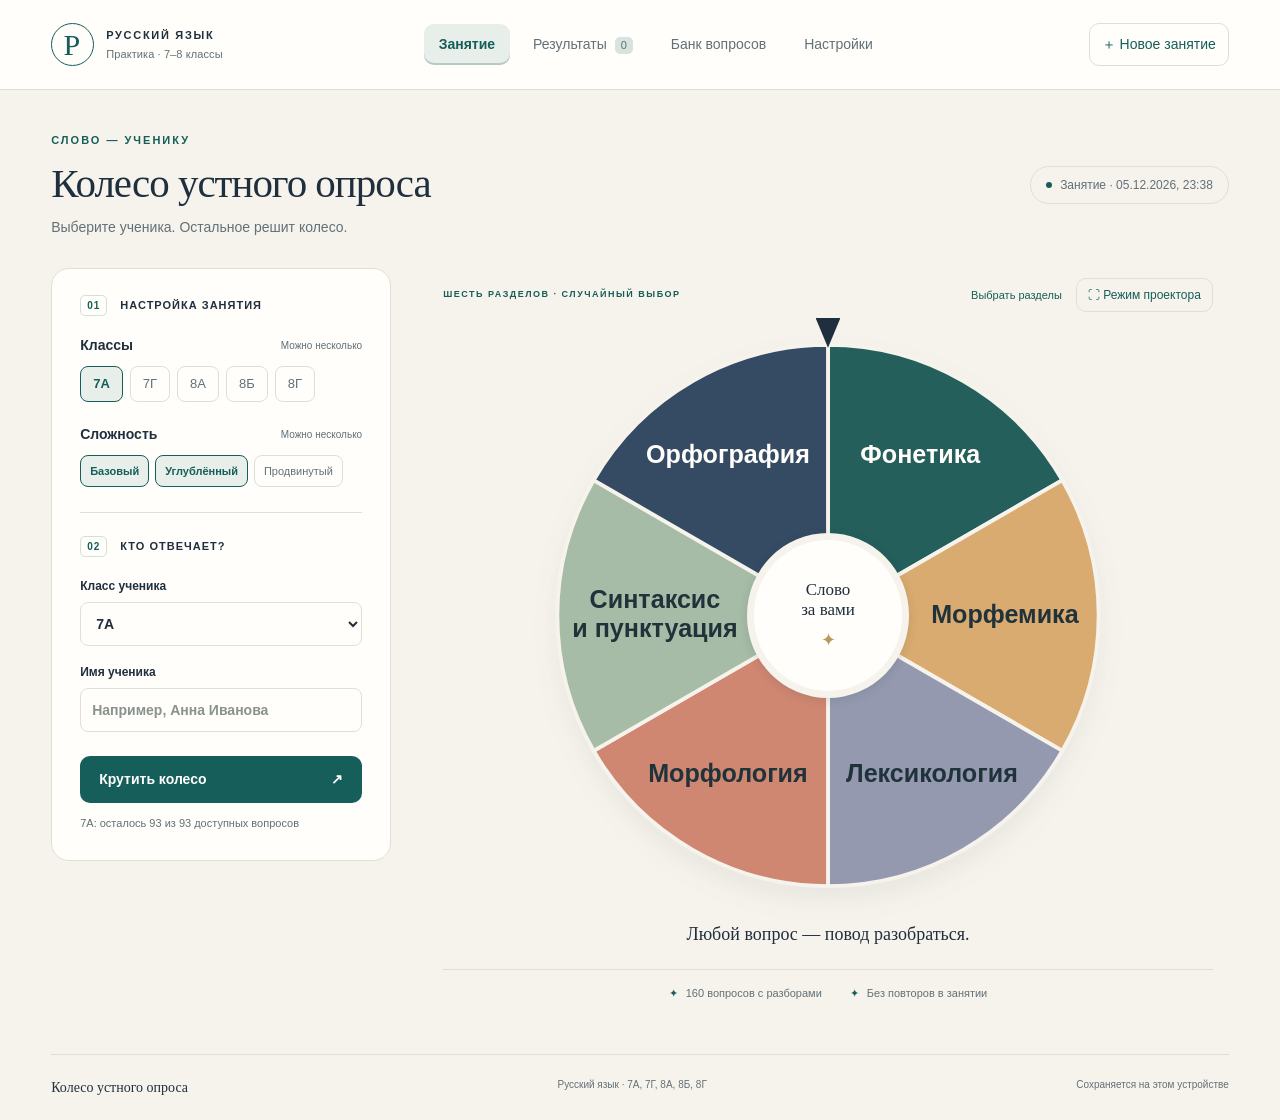
==== index.html @ 13badc57 "Refine teacher bank and oral answer layout for readability and responsive use" ====
<!doctype html>
<html lang="ru">
<head>
  <meta charset="utf-8"><meta name="viewport" content="width=device-width,initial-scale=1">
  <meta name="theme-color" content="#155e59">
  <meta name="description" content="Колесо устного опроса по русскому языку для 7–8 классов. Вопросы, подробные разборы и результаты занятия.">
  <title>Колесо устного опроса · Русский язык</title>
  <link rel="icon" href="data:image/svg+xml,%3Csvg xmlns='http://www.w3.org/2000/svg' viewBox='0 0 64 64'%3E%3Ccircle cx='32' cy='32' r='30' fill='%23155e59'/%3E%3Ctext x='32' y='44' text-anchor='middle' fill='white' font-size='38' font-family='serif'%3EР%3C/text%3E%3C/svg%3E">
  <link rel="stylesheet" href="styles.css?v=9">
  <script defer src="bank.js?v=7"></script><script defer src="core.js?v=8"></script><script defer src="app.js?v=9"></script>
</head>
<body>
<header class="topbar"><a href="#lesson" class="brand" aria-label="К занятию"><span class="brandmark">Р</span><span>РУССКИЙ ЯЗЫК<small>Практика · 7–8 классы</small></span></a><nav aria-label="Разделы"><button class="nav active" data-nav="lesson">Занятие</button><button class="nav" data-nav="results">Результаты <span id="result-count">0</span></button><button class="nav" data-nav="bank">Банк вопросов</button><button class="nav" data-nav="settings">Настройки</button></nav><button class="quiet" id="new-session">＋ Новое занятие</button></header>
<main>
<button class="quiet projector-exit" id="projector-exit" hidden>← Обычный вид <small>Esc</small></button>
<div id="storage-warning" class="warning" role="alert" hidden></div>
<section id="lesson-view">
  <div class="intro"><div><p class="eyebrow">СЛОВО — УЧЕНИКУ</p><h1>Колесо устного опроса</h1><p class="muted">Выберите ученика. Остальное решит колесо.</p></div><div class="lesson-tag"><span class="status-dot"></span><span id="session-label"></span></div></div>
  <div id="wheel-screen" class="lesson-grid">
    <aside class="panel setup"><div class="panel-label"><span>01</span> Настройка занятия</div>
      <fieldset><legend>Классы <small>Можно несколько</small></legend><div id="class-chips" class="chips"></div></fieldset>
      <fieldset><legend>Сложность <small>Можно несколько</small></legend><div id="level-chips" class="chips levels"></div></fieldset>
      <div class="divider"></div><div class="panel-label"><span>02</span> Кто отвечает?</div>
      <label class="field">Класс ученика<select id="student-class"></select></label>
      <label class="field">Имя ученика<input id="student-name" maxlength="80" placeholder="Например, Анна Иванова" autocomplete="off" list="student-list"><datalist id="student-list"></datalist></label>
      <div id="resume-note" class="note" hidden></div>
      <button class="primary wide" id="spin-button">Крутить колесо <span>↗</span></button>
      <p id="remaining" class="micro"></p>
    </aside>
    <div class="wheel-area"><div class="wheel-caption"><span class="eyebrow">ШЕСТЬ РАЗДЕЛОВ · СЛУЧАЙНЫЙ ВЫБОР</span><div class="wheel-tools"><button class="text-button" id="sections-link">Выбрать разделы</button><button class="quiet projector-toggle" id="projector-toggle" aria-pressed="false" title="Увеличить колесо для показа с проектора">⛶ Режим проектора</button></div></div><div class="wheel-wrap"><div class="pointer" aria-hidden="true"></div><svg id="wheel" viewBox="0 0 600 600" aria-label="Колесо разделов русского языка" role="img"></svg><div class="wheel-center" aria-hidden="true">Слово<br><strong>за вами</strong><span>✦</span></div></div><p id="wheel-status" class="wheel-status" role="status" aria-live="polite">Любой вопрос — повод разобраться.</p><div class="wheel-foot"><span>160 вопросов с разборами</span><span>Без повторов в занятии</span></div></div>
  </div>
  <section id="question-screen" hidden></section>
  <section id="receipt-screen" hidden></section>
</section>
<section id="results-view" hidden><div class="intro"><div><p class="eyebrow">ОТВЕТЫ И ПРОГРЕСС</p><h1>Результаты занятия</h1><p class="muted">Каждый ответ сохранён отдельно. Итоговую оценку выбирает учитель.</p></div><button class="primary" id="export-excel">Скачать Excel ↓</button></div><div class="panel results-panel"><div class="results-toolbar"><label class="field">Занятие<select id="history-session"></select></label><label class="field">Класс<select id="result-class"><option value="">Все классы</option></select></label><label class="field" id="result-sort-field">Порядок ответов<select id="result-sort"><option value="class">По классу: 7А → 8Г</option><option value="time">По времени: сначала новые</option></select></label><div class="segmented"><button data-mode="answers" class="active">Все ответы</button><button data-mode="students">По ученикам</button></div></div><div id="results-stats" class="stats"></div><div id="result-table" class="table-scroll"></div></div></section>
<section id="bank-view" hidden>
 <div class="intro"><div><p class="eyebrow">МАТЕРИАЛЫ УЧИТЕЛЯ</p><h1>Банк вопросов</h1><p class="muted">Найдите карточку, изучите разбор и выберите вопросы для колеса.</p></div><button class="quiet" id="bank-reset">Сбросить фильтры</button></div>
 <div class="panel bank-controls"><div class="bank-filters">
 <label class="field bank-search">Поиск<input id="bank-search" type="search" placeholder="Номер, слово или тема" autocomplete="off"></label>
 <label class="field">Раздел<select id="bank-section"></select></label>
 <label class="field">Сложность<select id="bank-level"></select></label>
 <label class="field">Класс<select id="bank-class"></select></label>
 <label class="field">Участие в колесе<select id="bank-status"><option value="">Все вопросы</option><option value="enabled">Включённые</option><option value="disabled">Отключённые</option></select></label>
 </div><div class="bank-help-row"><span class="teacher-hint">Ответы открываются отдельно в каждой карточке</span><details class="bank-help"><summary>Как работают фильтры и отключения</summary><p>Фильтр класса показывает и пройденные, и будущие темы. Допуск зависит от настроек выбранного класса.</p><p>Отключение действует для всех классов в этом браузере и сохраняется между занятиями; история ответов остаётся. Для опроса вернитесь во вкладку «Занятие».</p></details></div></div>
 <p id="bank-count" class="muted" role="status" aria-live="polite"></p><div id="bank-list" class="bank-list"></div>
 <div class="bank-pagination"><button class="quiet" id="bank-prev">← Назад</button><span id="bank-page"></span><button class="quiet" id="bank-next">Далее →</button></div>
</section>
<section id="settings-view" hidden><div class="intro"><div><p class="eyebrow">ПОД ВАШ УРОК</p><h1>Настройки тренажёра</h1><p class="muted">Сложность и изученность темы — независимые условия отбора.</p></div></div><div class="settings-grid"><div class="panel"><h2>Разделы колеса</h2><p class="muted">Оставьте все разделы или проведите тематический опрос.</p><div id="section-options" class="check-list"></div></div><div class="panel"><h2>Что уже изучено</h2><label class="field">Класс<select id="profile-class"></select></label><div id="gate-options" class="check-list"></div><p class="micro">Более поздняя тема включает предыдущие. Для 8-х классов доступен весь банк: в нём нет новых тем после текущего этапа изучения сказуемого.</p></div><div class="panel data-panel"><div><h2>Данные занятия</h2><p class="muted">Имена, оценки и история сохраняются в этом браузере. Для переноса на другой компьютер или перед очисткой браузера скачайте резервную копию.</p></div><div class="data-actions"><button class="secondary" id="backup">Скачать резервную копию</button><button class="quiet" id="restore">Восстановить из копии</button><input type="file" id="import-file" accept="application/json,.json" hidden></div></div><div class="panel"><h2>Как проходит опрос</h2><ol class="help-steps"><li>Выберите классы, уровни и ученика.</li><li>Крутите колесо и выслушайте устный ответ.</li><li>Нажмите «Далее», сверьте ответ и поставьте оценку.</li></ol><p class="micro">У разделов с доступными вопросами равные шансы. Затем случайно выбираются доступный уровень и вопрос. Повторы исключаются отдельно для каждого класса в рамках занятия.</p></div><div class="panel"><h2>Ориентиры оценивания</h2><div class="rubric"><b>5</b><span>Полный ответ и верное обоснование.</span><b>4</b><span>Верный ответ с небольшими неточностями.</span><b>3</b><span>Частичный ответ, нужна помощь учителя.</span><b>2</b><span>Основное содержание не усвоено.</span></div><p class="micro">Пропуск сохраняется без оценки и не влияет на средний балл.</p></div></div></section>
<footer><span>Колесо устного опроса</span><span>Русский язык · 7А, 7Г, 8А, 8Б, 8Г</span><span>Сохраняется на этом устройстве</span></footer>
</main>
<div id="toast" role="status" class="toast" hidden></div>
<dialog id="edit-dialog"><form id="edit-form"><h2>Исправить запись</h2><p class="muted">Укажите ученика, который отвечал на этот вопрос.</p><label class="field">Имя ученика<input id="edit-name" required maxlength="80"></label><label class="field">Класс<select id="edit-class"></select></label><label class="field">Оценка<select id="edit-score"><option value="">Без оценки</option><option>2</option><option>3</option><option>4</option><option>5</option></select></label><div class="actions"><button type="button" class="quiet" id="cancel-edit">Отмена</button><button type="submit" class="primary">Сохранить</button></div></form></dialog>
<dialog id="delete-dialog" aria-labelledby="delete-title"><h2 id="delete-title">Удалить запись ответа?</h2><p id="delete-target" class="delete-target"></p><p class="muted">Оценка будет убрана из результатов и среднего балла. Вопрос останется в списке заданных до конца занятия.</p><div class="actions"><button type="button" class="quiet" id="cancel-delete" autofocus>Отмена</button><button type="button" class="danger" id="confirm-delete">Удалить запись</button></div></dialog>
<noscript>Для работы колеса включите JavaScript в браузере.</noscript>
</body></html>
---- styles.css ----
:root{--paper:#f6f3ec;--white:#fffefa;--ink:#202f3d;--muted:#627078;--teal:#155e59;--line:#dfdfd5;--soft:#e8eeea;--serif:Georgia,'Times New Roman',serif}*{box-sizing:border-box}body{margin:0;background:var(--paper);color:var(--ink);font:16px/1.5 -apple-system,BlinkMacSystemFont,'Segoe UI',sans-serif}button,input,select{font:inherit}button,a,input,select,summary{-webkit-tap-highlight-color:transparent}button{cursor:pointer;transition:background .18s,transform .18s}button:disabled{cursor:wait;opacity:.6}button:focus-visible,a:focus-visible,summary:focus-visible{outline:3px solid #b97c2b;outline-offset:4px}input:focus,select:focus{outline:2px solid var(--teal);outline-offset:2px}button{border:0;border-radius:10px}button:hover:not(:disabled){filter:brightness(.96)}[hidden]{display:none!important}.topbar{height:90px;border-bottom:1px solid var(--line);display:flex;align-items:center;justify-content:space-between;padding:0 4vw;gap:24px;background:var(--white)}.brand{display:flex;gap:12px;align-items:center;color:var(--ink);text-decoration:none;font-size:11px;letter-spacing:1.7px;font-weight:750}.brandmark{width:43px;height:43px;display:grid;place-items:center;border:1px solid var(--teal);color:var(--teal);border-radius:50%;font:30px var(--serif)}.brand small{display:block;font-weight:450;letter-spacing:.1px;font-size:11px;margin-top:3px;color:var(--muted)}nav{display:flex;gap:8px}.nav{padding:10px 15px;background:transparent;color:var(--muted);font-size:14px}.nav.active{color:var(--teal);background:var(--soft);font-weight:650}.nav span{display:inline-block;padding:0 6px;font-size:11px;border-radius:5px;background:#d7e3dd;margin-left:4px}.quiet,.text-button{background:transparent;color:var(--teal);padding:10px 12px;font-size:14px}.quiet{border:1px solid var(--line)}main{max-width:1440px;margin:auto;padding:0 4vw}.intro{display:flex;justify-content:space-between;align-items:center;gap:20px;margin:42px 0 30px}.eyebrow{font-size:10px;letter-spacing:2px;font-weight:750;color:var(--teal);margin:0 0 10px}h1{font:clamp(28px,3.2vw,45px)/1.18 var(--serif);letter-spacing:-1px;margin:0 0 10px}h2{font:26px/1.25 var(--serif);margin:0 0 12px}.muted{color:var(--muted);margin:0;font-size:14px}.lesson-tag{border:1px solid var(--line);border-radius:100px;padding:9px 15px;white-space:nowrap;font-size:12px;color:var(--muted);display:flex;align-items:center;gap:8px}.status-dot{width:6px;height:6px;background:var(--teal);border-radius:50%}.lesson-grid{display:grid;grid-template-columns:340px 1fr;gap:36px;align-items:start}.panel{background:var(--white);border:1px solid var(--line);border-radius:18px;padding:28px}.panel-label{font-size:11px;letter-spacing:1px;font-weight:700;text-transform:uppercase;margin-bottom:22px}.panel-label>span{font-size:10px;color:var(--teal);border:1px solid #d4dfd7;padding:4px 6px;border-radius:5px;margin-right:9px}fieldset{padding:0;border:0;margin:0 0 22px}legend{display:flex;align-items:center;gap:12px;width:100%;padding:0;margin-bottom:10px;font-size:14px;font-weight:600}legend small{font-size:10px;color:var(--muted);font-weight:400;margin-left:auto}.chips{display:flex;flex-wrap:wrap;gap:7px}.chip{position:relative}.chip input{position:absolute;opacity:0;width:1px;height:1px}.chip span{display:block;padding:7px 12px;border:1px solid var(--line);border-radius:8px;font-size:13px;cursor:pointer;color:var(--muted)}.chip input:checked+span{border-color:var(--teal);color:var(--teal);background:var(--soft);font-weight:650}.chip input:focus-visible+span{outline:3px solid #b97c2b;outline-offset:2px}.levels{gap:6px}.levels .chip span{font-size:11px;padding:7px 9px}.divider{border-top:1px solid var(--line);margin:25px 0}.field{display:flex;flex-direction:column;gap:7px;font-size:12px;font-weight:600;margin-bottom:17px}input,select{width:100%;height:44px;border:1px solid var(--line);border-radius:8px;background:var(--white);padding:0 11px;color:var(--ink);font-size:14px}input::placeholder{color:#89928e}.primary,.secondary{padding:13px 19px;font-size:14px;font-weight:600;min-height:46px}.primary{background:var(--teal);color:white}.secondary{border:1px solid var(--teal);background:transparent;color:var(--teal)}.wide{width:100%;display:flex;justify-content:space-between;margin-top:24px}.micro{font-size:11px;line-height:1.6;color:var(--muted);margin:12px 0 0}.note{font-size:12px;border-radius:8px;padding:12px;background:#f6eddb;border:1px solid #e7d9ba}.wheel-area{position:relative;min-width:0;display:flex;flex-direction:column;align-items:center;justify-content:center;padding:10px 16px 8px}.wheel-caption{width:100%;display:flex;align-items:center;justify-content:space-between;gap:8px}.wheel-caption .eyebrow{margin:0;font-size:9px;letter-spacing:1.5px}.wheel-caption .text-button{font-size:11px;padding:6px}.wheel-wrap{position:relative;width:min(100%,700px);width:min(100%,700px,max(520px,calc(100dvh - 320px)));margin:10px auto 0;aspect-ratio:1}#wheel{width:100%;height:100%;filter:drop-shadow(0 13px 12px #203b2b10);transform:rotate(0deg)}.pointer{position:absolute;top:0;left:50%;width:25px;height:30px;transform:translate(-50%,-4px);background:var(--ink);clip-path:polygon(0 0,100% 0,50% 100%);z-index:2}.wheel-center{position:absolute;inset:36%;border-radius:50%;background:var(--white);border:7px solid var(--paper);display:flex;flex-direction:column;align-items:center;justify-content:center;text-align:center;box-shadow:0 2px 10px #152e3020;font:17px/1.2 var(--serif);pointer-events:none}.wheel-center strong{font-weight:400}.wheel-center span{font:18px sans-serif;color:#b99858;margin-top:8px}.wheel-status{font:18px var(--serif);min-height:25px;text-align:center;margin:15px 0 20px}.wheel-foot{display:flex;width:100%;justify-content:center;gap:28px;border-top:1px solid var(--line);padding-top:15px;color:var(--muted);font-size:11px}.wheel-foot span:before{content:'✦';color:var(--teal);margin-right:8px}footer{border-top:1px solid var(--line);margin:45px 0 0;padding:22px 0;display:flex;justify-content:space-between;gap:20px;color:var(--muted);font-size:10px}footer span:first-child{font-family:var(--serif);font-size:14px;color:var(--ink)}.back-row{display:flex;justify-content:space-between;align-items:center;margin-bottom:18px;gap:15px}.back-row .quiet{border:0;padding-left:0}.question-panel{max-width:1060px;margin:0 auto;padding:34px 44px}.badges{display:flex;flex-wrap:wrap;gap:8px;margin-bottom:24px}.badge{font-size:11px;border-radius:5px;background:var(--soft);padding:5px 9px;color:var(--teal)}.badge.neutral{background:#f0eee8;color:var(--muted)}.question-number{color:var(--muted);font-size:10px;letter-spacing:1.3px;text-transform:uppercase}.question-text{font:clamp(24px,2.5vw,32px)/1.5 var(--serif);white-space:pre-line;margin:12px 0 30px}.question-person{font-size:14px;font-weight:600}.answer-wrap{border-top:1px solid var(--line);padding-top:25px;margin-top:24px}.answer-wrap .eyebrow{margin-bottom:8px}.short-answer{font-size:19px;line-height:1.6;white-space:pre-line}.explanation{white-space:pre-line;font-size:16px;line-height:1.75}.mistake{background:#f7efdf;border-left:3px solid #b99858;padding:14px 18px;font-size:14px;margin:20px 0;white-space:pre-line}details{margin:18px 0;border:1px solid var(--line);border-radius:10px;padding:16px 18px}summary{cursor:pointer;color:var(--teal);font-size:14px;font-weight:600}details ol{padding-left:22px;line-height:1.75}.grades{display:flex;gap:10px}.grades button{width:58px;height:54px;font:25px var(--serif);color:var(--teal);border:1px solid var(--teal);background:var(--white)}.grades button:hover{background:var(--teal);color:white}.grade-row{display:flex;justify-content:space-between;align-items:center;gap:20px;border-top:1px solid var(--line);padding-top:22px;margin-top:25px}.grade-row p{font-size:13px}.receipt{max-width:780px;text-align:center;margin:40px auto;padding:52px}.receipt .seal{width:70px;height:70px;display:grid;place-items:center;background:var(--soft);color:var(--teal);font:35px var(--serif);border-radius:50%;margin:0 auto 20px}.receipt h2{font-size:34px}.receipt .actions{justify-content:center;margin-top:26px}.actions{display:flex;flex-wrap:wrap;gap:10px;align-items:center}.results-panel{padding:24px}.results-toolbar{display:flex;gap:20px;align-items:end;flex-wrap:wrap}.results-toolbar .field{min-width:160px;flex:1}.segmented{display:flex;gap:3px;padding:4px;background:#efeee7;border-radius:10px;margin-bottom:17px}.segmented button{font-size:12px;padding:10px 14px;color:var(--muted);background:transparent}.segmented .active{color:var(--teal);background:white;box-shadow:0 1px 4px #14202210}.stats{display:flex;gap:35px;padding:20px 0;border-top:1px solid var(--line);font-size:12px;color:var(--muted)}.stats b{font:27px var(--serif);margin-right:6px;color:var(--ink)}.table-scroll{overflow:auto}table{width:100%;border-collapse:collapse;text-align:left;font-size:13px}th{font-size:10px;font-weight:650;letter-spacing:.7px;text-transform:uppercase;color:var(--muted);padding:12px 10px;border-bottom:1px solid var(--line);background:#f8f7f1}td{padding:16px 10px;border-bottom:1px solid #eeeee6;vertical-align:top}td small{display:block;font-size:11px;color:var(--muted);margin-top:4px}.score{font:23px var(--serif);color:var(--teal)}.table-question{max-width:380px;min-width:170px;font-size:12px}.table-question span{display:-webkit-box;-webkit-line-clamp:2;-webkit-box-orient:vertical;overflow:hidden}.edit-record{font-size:11px;padding:6px;color:var(--teal);background:var(--soft)}.final-grade{width:80px;height:36px}.empty{text-align:center;padding:55px 20px;color:var(--muted)}.settings-grid{display:grid;grid-template-columns:1fr 1fr;gap:24px}.settings-grid .panel{padding:30px}.check-list{margin-top:20px}.check-option{display:flex;align-items:flex-start;gap:12px;font-size:14px;padding:10px 0;cursor:pointer}.check-option input{height:18px;width:18px;margin:2px 0 0;accent-color:var(--teal);flex-shrink:0}.check-option small{display:block;color:var(--muted);font-size:11px;margin-top:3px}.data-panel{grid-column:1/-1;display:flex;align-items:center;gap:40px;justify-content:space-between}.data-panel>div:first-child{max-width:600px}.data-actions{display:flex;flex-direction:column;gap:10px;flex-shrink:0}.help-steps{font-size:14px;padding-left:22px;line-height:2}.rubric{display:grid;grid-template-columns:28px 1fr;gap:10px;font-size:14px}.rubric b{color:var(--teal)}.warning{padding:14px 18px;border-radius:10px;background:#f6e4da;color:#803c21;margin-top:20px;font-size:14px}.toast{position:fixed;bottom:28px;left:50%;transform:translateX(-50%);background:var(--ink);color:white;padding:13px 22px;border-radius:10px;box-shadow:0 5px 30px #0002;z-index:30;font-size:14px;max-width:90vw}dialog{border:1px solid var(--line);border-radius:18px;padding:30px;width:440px;max-width:94vw;color:var(--ink);background:var(--white)}dialog::backdrop{background:#152e3960}dialog .muted{margin-bottom:24px}dialog .actions{justify-content:end}.spinning #wheel{transition:transform 3.4s cubic-bezier(.12,.62,.16,1)}@media(min-width:1500px){main{padding:0 35px}.topbar{padding:0 calc((100vw - 1370px)/2)}}@media(max-width:1000px){.topbar{gap:12px;padding:0 3vw}.brand{font-size:9px;letter-spacing:1px}.nav{padding:9px 10px}.topbar>.quiet{font-size:12px}.lesson-grid{grid-template-columns:300px 1fr;gap:16px}.setup{padding:22px}.wheel-area{padding:10px 0}.wheel-caption{flex-direction:column}.wheel-center{font-size:14px}.wheel-foot{gap:12px;font-size:9px}}@media(max-width:720px){.topbar{height:auto;min-height:90px;padding:14px 5vw;flex-wrap:wrap}.brand{flex:1}.brand small{font-size:10px}.brandmark{width:35px;height:35px;font-size:25px}.topbar nav{order:3;width:100%;justify-content:center;border-top:1px solid var(--line);padding-top:10px}.topbar>.quiet{padding:7px}.intro{margin:28px 0 22px;align-items:flex-start}.intro .lesson-tag{display:none}.intro>button{font-size:11px;padding:10px}.intro .muted{font-size:12px}main{padding:0 5vw}h1{letter-spacing:-.7px}.lesson-grid{grid-template-columns:1fr}.setup{display:grid;grid-template-columns:1fr 1fr;gap:0 18px}.setup>.panel-label,.setup>.divider,.setup>.wide,.setup>.micro,.setup>.note{grid-column:1/-1}.setup fieldset{margin-bottom:10px}.setup .divider{margin:12px 0 22px}.setup .panel-label{margin-bottom:14px}.setup .field{min-width:0}.setup .wide{margin-top:6px}.chips{gap:5px}.chip span{font-size:11px;padding:6px 8px}.levels .chip span{font-size:10px;padding:6px}.wheel-wrap{max-width:440px}.wheel-caption{flex-direction:row}.wheel-foot{font-size:10px}.wheel-center{font-size:16px}footer{flex-wrap:wrap;margin-top:30px;gap:10px;font-size:9px}.question-panel{padding:24px}.question-text{font-size:24px}.short-answer{font-size:17px}.explanation{font-size:15px}.grade-row{align-items:flex-start;flex-direction:column;gap:6px}.receipt{padding:35px 22px}.receipt h2{font-size:28px}.receipt .actions{flex-direction:column}.receipt .actions button{width:100%}.settings-grid{grid-template-columns:1fr;gap:16px}.settings-grid .panel{padding:24px}.data-panel{grid-column:auto;flex-direction:column;gap:20px;align-items:stretch}.data-actions{align-items:stretch}.stats{gap:18px;flex-wrap:wrap}.stats b{font-size:24px}.results-panel{padding:18px}.results-toolbar{gap:5px 12px}.results-toolbar .field{min-width:100px}.segmented{width:100%}.segmented button{flex:1}.back-row{font-size:12px}.back-row .quiet{font-size:12px}.wheel-status{font-size:17px}}@media(prefers-reduced-motion:reduce){*,*::before,*::after{scroll-behavior:auto!important;transition:none!important}}

.record-actions{display:flex;align-items:center;gap:8px;white-space:nowrap}.delete-record{display:grid;place-items:center;min-width:32px;min-height:32px;padding:0 7px;font:25px/1 sans-serif;color:#963f35;background:#faeee8;border:1px solid #edd5ca}.delete-record:hover{background:#f2d9d0}.danger{background:#963f35;color:white;padding:13px 19px;font-size:14px;font-weight:600;min-height:46px}.delete-target{font-weight:650;margin:18px 0 12px}#delete-dialog .actions{justify-content:flex-end;margin-top:24px}.undo-delete{background:#f5f1e8;color:#20303b;font-size:12px;font-weight:650;margin-left:14px;padding:7px 10px}.toast{display:flex;align-items:center;gap:5px}.results-toolbar #result-sort-field{min-width:210px}@media(max-width:720px){.results-toolbar #result-sort-field{min-width:100%;}.toast{flex-wrap:wrap;justify-content:center}.undo-delete{margin-left:0}}

.wheel-tools{display:flex;align-items:center;gap:8px}.wheel-tools .projector-toggle{font-size:12px;padding:7px 11px;white-space:nowrap}.projector-exit{position:fixed;top:12px;right:24px;z-index:20;background:var(--white);box-shadow:0 2px 12px #20303b10}.projector-exit small{margin-left:10px;color:var(--muted);font-size:10px}
@media(min-width:901px){
 .projector-mode .topbar,.projector-mode .intro,.projector-mode footer{display:none}
 .projector-mode main{max-width:none;padding:54px 24px 12px}
 .projector-mode .lesson-grid{grid-template-columns:320px minmax(0,1fr);gap:24px;align-items:start}
 .projector-mode .setup{padding:22px}
 .projector-mode .setup fieldset{margin-bottom:16px}
 .projector-mode .setup .panel-label{margin-bottom:18px}
 .projector-mode .setup .divider{margin:20px 0}
 .projector-mode .setup .field{margin-bottom:12px}
 .projector-mode .setup .wide{margin-top:16px}
 .projector-mode .wheel-area{padding:0;justify-content:flex-start}
 .projector-mode .wheel-caption{flex-direction:row}
 .projector-mode .wheel-wrap{width:min(100%,calc(100vh - 190px),900px);width:min(100%,calc(100dvh - 190px),900px);margin-top:4px}
 .projector-mode .wheel-center{font-size:26px}
 .projector-mode .pointer{width:32px;height:38px}
 .projector-mode .wheel-status{margin:8px 0 12px}
 .projector-mode .wheel-foot{padding-top:10px}
 .projector-mode #projector-toggle{display:none}
 .projector-mode .back-row{margin-top:8px}
 .projector-mode .question-panel{max-width:1200px}
 .projector-mode .question-text{font-size:clamp(28px,2.6vw,40px)}
}
@media(max-width:900px){#projector-toggle{display:none}.wheel-tools{gap:0}}

.bank-filters{display:grid;grid-template-columns:2fr 1.5fr 1fr;gap:12px 20px}.bank-filters .field{margin-bottom:6px}.bank-list{display:grid;gap:18px}.bank-card{padding:26px}.bank-card-head{display:flex;align-items:flex-start;justify-content:space-between;gap:16px}.bank-card-head .badges{flex-wrap:wrap}.bank-card-head button{flex-shrink:0}.bank-question{font-size:19px;line-height:1.6;margin:14px 0 20px}.bank-card-off{border-style:dashed;background:#f1efe9}.bank-answer summary{cursor:pointer;color:var(--teal,#155e59);font-weight:600;padding:10px 0}.bank-answer[open]{border-top:1px solid #deded4}.bank-answer li{margin-bottom:12px;line-height:1.7}.bank-answer .short-answer{margin:18px 0}.bank-pagination{display:flex;align-items:center;justify-content:center;gap:24px;margin:28px 0}.bank-controls .micro{margin:14px 0 0}#bank-count{scroll-margin-top:20px}.topbar nav{flex-wrap:wrap}@media(max-width:900px){.bank-filters{grid-template-columns:1fr 1fr}.bank-search{grid-column:1/-1}.topbar{flex-wrap:wrap}}@media(max-width:560px){.bank-filters{grid-template-columns:1fr}.bank-card{padding:18px}.bank-card-head{flex-direction:column}.bank-question{font-size:17px}.bank-pagination{gap:12px}.topbar nav{gap:3px}.topbar .nav{padding:10px 8px}}

/* Читаемость банка и устного ответа */
button:disabled{cursor:not-allowed}.nav.active{box-shadow:inset 0 -2px 0 #155e5940}.intro .eyebrow{font-size:11px}.bank-controls{padding:20px 24px;box-shadow:0 3px 18px #20303b04}#bank-view .intro{margin:32px 0 24px}.bank-filters{grid-template-columns:repeat(4,minmax(0,1fr));gap:14px 18px}.bank-search{grid-column:1/-1}.bank-filters .field{font-size:13px;gap:6px;margin:0}.bank-search input{height:48px;font-size:16px;padding:0 15px;background:#f8faf7}.bank-filters select{height:42px}.bank-help-row{display:flex;justify-content:space-between;align-items:flex-start;gap:20px;margin-top:16px;padding-top:12px;border-top:1px solid var(--line)}.teacher-hint{font-size:12px;color:var(--muted)}.bank-help{padding:0;margin:0;border:0;max-width:52%;border-radius:0}.bank-help summary{font-size:12px}.bank-help p{font-size:13px;line-height:1.65;margin:12px 0 0}#bank-count{font-size:13px;padding:18px 2px 12px;margin:0;color:#46565e;font-variant-numeric:tabular-nums}.bank-list{gap:20px}.bank-card{border-left:4px solid var(--section-accent);padding:24px 28px;box-shadow:0 3px 16px #20303b04}.bank-card-head{align-items:center}.bank-card-head .badges{margin:0;align-items:center;gap:9px}.card-number{font-size:13px;font-weight:750;color:var(--muted);margin-right:5px;font-variant-numeric:tabular-nums}.section-badge{background:#f0f3ef;color:var(--ink);font-size:12px;display:inline-flex;align-items:center;gap:7px}.section-badge:before{content:'';width:7px;height:7px;background:var(--section-accent,var(--teal));border-radius:50%;flex-shrink:0}.badge.neutral{font-size:12px}.badge.level-2{background:#edf0f5;color:#495973}.badge.level-3{background:#f2eade;color:#72542b}.bank-topic{font:650 20px/1.4 -apple-system,BlinkMacSystemFont,'Segoe UI',sans-serif;letter-spacing:-.2px;margin:18px 0 8px}.bank-question{font-size:18px;line-height:1.75;margin:0 0 18px;max-width:1050px}.card-statuses{display:flex;flex-wrap:wrap;gap:8px 16px;margin:0 0 20px}.card-status{font-size:12px;line-height:1.5;color:#58676e}.card-status.is-on{color:#246252}.card-status.is-off{color:#74564d}.card-status.is-locked{color:#805d21;background:#f7efdf;padding:3px 8px;border-radius:5px}.bank-card-off{border-left-color:#9b9b91;background:#f4f2ec;box-shadow:none}.bank-answer{margin:0;padding:0;border:0;border-top:1px solid var(--line);border-radius:0}.bank-answer summary{font-size:14px;padding:17px 0 2px}.bank-answer[open] summary{padding-bottom:18px}.answer-key{background:#edf4ef;border:1px solid #d9e6dd;padding:20px 24px;border-radius:12px;margin:0 0 22px}.answer-key .eyebrow{font-size:10px;margin:0 0 9px}.answer-key .short-answer{margin:0;font-size:19px;line-height:1.65}.analysis-label{font-size:14px;font-weight:700;margin:22px 0 12px}.bank-answer ol,.answer-wrap details ol{padding-left:26px;margin:12px 0 22px;max-width:1000px}.bank-answer li,.answer-wrap details li{font-size:16px;line-height:1.8;padding-left:8px;margin-bottom:14px}.bank-answer li::marker,.answer-wrap details li::marker{color:var(--teal);font-weight:750}.bank-answer>p:not(.micro):not(.mistake){font-size:16px;line-height:1.8}.bank-answer .micro,.answer-wrap .micro{font-size:13px;line-height:1.7}.mistake{border-radius:0 10px 10px 0;background:#faf2e3;color:#665033;line-height:1.75;font-size:14px}.question-panel{position:relative;border-top:4px solid var(--section-accent,var(--teal));box-shadow:0 5px 28px #20303b05;padding-top:28px}.question-panel>.badges{margin-bottom:22px}.question-number{font-size:12px;text-transform:none;letter-spacing:.3px}.question-number span{display:block;font-size:15px;letter-spacing:0;margin-top:7px;color:#4e6067}.question-text{margin:18px 0 28px;line-height:1.6}.question-person{background:#e8eeea;color:var(--teal);padding:8px 14px;border-radius:30px}.answer-wrap{border-top:1px solid var(--line);padding-top:28px}.answer-wrap>details{background:#fffefa;padding:18px 22px;margin:20px 0}.answer-wrap>details summary{font-size:15px}.grade-row{background:#f5f6f1;border:1px solid var(--line);padding:20px 24px;border-radius:12px;gap:22px}.grade-row p{margin:0;line-height:1.6}.grade-row .eyebrow{font-size:10px;margin-bottom:6px}.grade-row .muted{font-size:13px}.grades{display:grid;grid-template-columns:repeat(4,minmax(0,1fr));width:280px;gap:10px;flex-shrink:0}.grades button{width:100%;height:58px;font:600 26px/1 var(--serif);border-color:#becdc4;background:#fffefa}.grades button[data-grade='2']{color:#914a3f;border-color:#d9bcb4}.grades button[data-grade='3']{color:#806027;border-color:#d9c9a6}.grades button:hover{background:var(--teal);border-color:var(--teal);color:white}.bank-card-head button{font-size:12px;min-height:38px}.bank-pagination button{min-height:42px}.bank-pagination span{font-size:13px;color:var(--muted)}
@media(max-width:1000px){.bank-card{padding:22px}.bank-filters{gap:12px}.grade-row{flex-wrap:wrap}.grades{width:260px}}
@media(max-width:720px){.bank-filters{grid-template-columns:repeat(2,minmax(0,1fr))}.bank-controls{padding:18px}.bank-help-row{flex-direction:column;gap:8px}.bank-help{max-width:none}.bank-card{padding:20px 18px}.bank-card-head{align-items:flex-start;flex-direction:row}.bank-card-head .badges{gap:6px}.bank-card-head button{padding:8px;min-width:88px}.card-number{width:100%;margin:0 0 2px}.bank-topic{font-size:18px}.bank-question{font-size:17px}.card-statuses{gap:7px 12px}.answer-key{padding:17px}.bank-answer li,.answer-wrap details li{font-size:15px;padding-left:3px}.question-panel{padding:24px 20px}.grade-row{padding:18px;align-items:stretch}.grades{width:100%;gap:8px}.grade-row .muted{font-size:13px}.answer-wrap>details{padding:16px}.question-person{font-size:12px;padding:6px 10px}.back-row{flex-wrap:wrap;gap:8px}.back-row .text-button{font-size:12px}.question-panel>.badges{gap:6px}.question-text{font-size:24px}.bank-help summary,.teacher-hint{font-size:12px}}
@media(max-width:380px){.bank-filters{grid-template-columns:1fr}.bank-search{grid-column:auto}.bank-card-head{flex-wrap:wrap}.bank-card-head button{margin-left:auto}.question-person{order:3;width:100%;text-align:center}}
@media(max-width:720px){.topbar nav{display:grid;grid-template-columns:1fr 1fr 1.25fr 1fr;gap:4px;align-items:stretch}.topbar .nav{font-size:12px;padding:8px 3px;min-height:46px}.topbar .nav span{padding:0 3px;margin-left:2px;font-size:10px}}
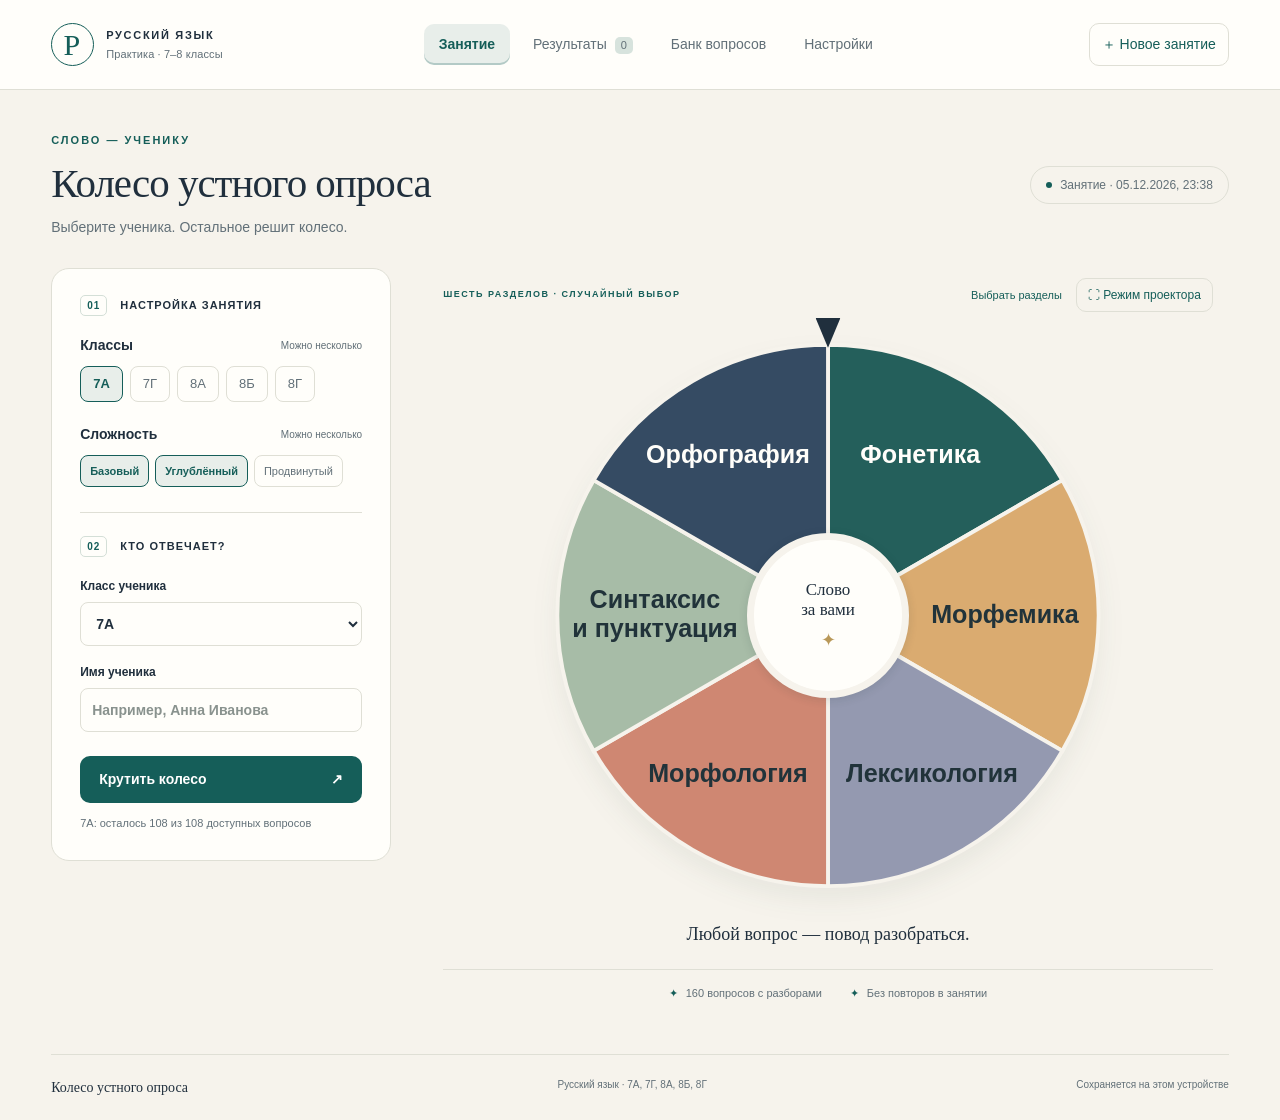
==== commit c713de91: "Add detailed per-class topic access with current curriculum defaults and safe history migration" ====
--- a/index.html
+++ b/index.html
@@ -6,8 +6,8 @@
   <meta name="description" content="Колесо устного опроса по русскому языку для 7–8 классов. Вопросы, подробные разборы и результаты занятия.">
   <title>Колесо устного опроса · Русский язык</title>
   <link rel="icon" href="data:image/svg+xml,%3Csvg xmlns='http://www.w3.org/2000/svg' viewBox='0 0 64 64'%3E%3Ccircle cx='32' cy='32' r='30' fill='%23155e59'/%3E%3Ctext x='32' y='44' text-anchor='middle' fill='white' font-size='38' font-family='serif'%3EР%3C/text%3E%3C/svg%3E">
-  <link rel="stylesheet" href="styles.css?v=9">
-  <script defer src="bank.js?v=7"></script><script defer src="core.js?v=8"></script><script defer src="app.js?v=9"></script>
+  <link rel="stylesheet" href="styles.css?v=10">
+  <script defer src="bank.js?v=10"></script><script defer src="core.js?v=10"></script><script defer src="app.js?v=10"></script>
 </head>
 <body>
 <header class="topbar"><a href="#lesson" class="brand" aria-label="К занятию"><span class="brandmark">Р</span><span>РУССКИЙ ЯЗЫК<small>Практика · 7–8 классы</small></span></a><nav aria-label="Разделы"><button class="nav active" data-nav="lesson">Занятие</button><button class="nav" data-nav="results">Результаты <span id="result-count">0</span></button><button class="nav" data-nav="bank">Банк вопросов</button><button class="nav" data-nav="settings">Настройки</button></nav><button class="quiet" id="new-session">＋ Новое занятие</button></header>
@@ -45,7 +45,7 @@
  <p id="bank-count" class="muted" role="status" aria-live="polite"></p><div id="bank-list" class="bank-list"></div>
  <div class="bank-pagination"><button class="quiet" id="bank-prev">← Назад</button><span id="bank-page"></span><button class="quiet" id="bank-next">Далее →</button></div>
 </section>
-<section id="settings-view" hidden><div class="intro"><div><p class="eyebrow">ПОД ВАШ УРОК</p><h1>Настройки тренажёра</h1><p class="muted">Сложность и изученность темы — независимые условия отбора.</p></div></div><div class="settings-grid"><div class="panel"><h2>Разделы колеса</h2><p class="muted">Оставьте все разделы или проведите тематический опрос.</p><div id="section-options" class="check-list"></div></div><div class="panel"><h2>Что уже изучено</h2><label class="field">Класс<select id="profile-class"></select></label><div id="gate-options" class="check-list"></div><p class="micro">Более поздняя тема включает предыдущие. Для 8-х классов доступен весь банк: в нём нет новых тем после текущего этапа изучения сказуемого.</p></div><div class="panel data-panel"><div><h2>Данные занятия</h2><p class="muted">Имена, оценки и история сохраняются в этом браузере. Для переноса на другой компьютер или перед очисткой браузера скачайте резервную копию.</p></div><div class="data-actions"><button class="secondary" id="backup">Скачать резервную копию</button><button class="quiet" id="restore">Восстановить из копии</button><input type="file" id="import-file" accept="application/json,.json" hidden></div></div><div class="panel"><h2>Как проходит опрос</h2><ol class="help-steps"><li>Выберите классы, уровни и ученика.</li><li>Крутите колесо и выслушайте устный ответ.</li><li>Нажмите «Далее», сверьте ответ и поставьте оценку.</li></ol><p class="micro">У разделов с доступными вопросами равные шансы. Затем случайно выбираются доступный уровень и вопрос. Повторы исключаются отдельно для каждого класса в рамках занятия.</p></div><div class="panel"><h2>Ориентиры оценивания</h2><div class="rubric"><b>5</b><span>Полный ответ и верное обоснование.</span><b>4</b><span>Верный ответ с небольшими неточностями.</span><b>3</b><span>Частичный ответ, нужна помощь учителя.</span><b>2</b><span>Основное содержание не усвоено.</span></div><p class="micro">Пропуск сохраняется без оценки и не влияет на средний балл.</p></div></div></section>
+<section id="settings-view" hidden><div class="intro"><div><p class="eyebrow">ПОД ВАШ УРОК</p><h1>Настройки тренажёра</h1><p class="muted">Сложность и изученность темы — независимые условия отбора.</p></div></div><div class="settings-grid"><div class="panel"><h2>Разделы колеса</h2><p class="muted">Оставьте все разделы или проведите тематический опрос.</p><div id="section-options" class="check-list"></div></div><div class="panel topic-panel"><h2>Что уже изучено</h2><label class="field">Класс<select id="profile-class"></select></label><p id="topic-summary" class="topic-summary" role="status" aria-live="polite"></p><p id="topic-stage" class="micro"></p><button class="quiet" id="topic-preset">Выставить текущий этап</button><div id="gate-options" class="check-list"></div><p class="micro">Настройки сохраняются отдельно для каждой буквы класса. Включение темы открывает только нужные предпосылки; выключение закрывает зависимые темы. Сложность выбирается отдельно. Уже начатый ответ можно завершить.</p></div><div class="panel data-panel"><div><h2>Данные занятия</h2><p class="muted">Имена, оценки и история сохраняются в этом браузере. Для переноса на другой компьютер или перед очисткой браузера скачайте резервную копию.</p></div><div class="data-actions"><button class="secondary" id="backup">Скачать резервную копию</button><button class="quiet" id="restore">Восстановить из копии</button><input type="file" id="import-file" accept="application/json,.json" hidden></div></div><div class="panel"><h2>Как проходит опрос</h2><ol class="help-steps"><li>Выберите классы, уровни и ученика.</li><li>Крутите колесо и выслушайте устный ответ.</li><li>Нажмите «Далее», сверьте ответ и поставьте оценку.</li></ol><p class="micro">У разделов с доступными вопросами равные шансы. Затем случайно выбираются доступный уровень и вопрос. Повторы исключаются отдельно для каждого класса в рамках занятия.</p></div><div class="panel"><h2>Ориентиры оценивания</h2><div class="rubric"><b>5</b><span>Полный ответ и верное обоснование.</span><b>4</b><span>Верный ответ с небольшими неточностями.</span><b>3</b><span>Частичный ответ, нужна помощь учителя.</span><b>2</b><span>Основное содержание не усвоено.</span></div><p class="micro">Пропуск сохраняется без оценки и не влияет на средний балл.</p></div></div></section>
 <footer><span>Колесо устного опроса</span><span>Русский язык · 7А, 7Г, 8А, 8Б, 8Г</span><span>Сохраняется на этом устройстве</span></footer>
 </main>
 <div id="toast" role="status" class="toast" hidden></div>
--- a/styles.css
+++ b/styles.css
@@ -35,3 +35,7 @@
 @media(max-width:720px){.bank-filters{grid-template-columns:repeat(2,minmax(0,1fr))}.bank-controls{padding:18px}.bank-help-row{flex-direction:column;gap:8px}.bank-help{max-width:none}.bank-card{padding:20px 18px}.bank-card-head{align-items:flex-start;flex-direction:row}.bank-card-head .badges{gap:6px}.bank-card-head button{padding:8px;min-width:88px}.card-number{width:100%;margin:0 0 2px}.bank-topic{font-size:18px}.bank-question{font-size:17px}.card-statuses{gap:7px 12px}.answer-key{padding:17px}.bank-answer li,.answer-wrap details li{font-size:15px;padding-left:3px}.question-panel{padding:24px 20px}.grade-row{padding:18px;align-items:stretch}.grades{width:100%;gap:8px}.grade-row .muted{font-size:13px}.answer-wrap>details{padding:16px}.question-person{font-size:12px;padding:6px 10px}.back-row{flex-wrap:wrap;gap:8px}.back-row .text-button{font-size:12px}.question-panel>.badges{gap:6px}.question-text{font-size:24px}.bank-help summary,.teacher-hint{font-size:12px}}
 @media(max-width:380px){.bank-filters{grid-template-columns:1fr}.bank-search{grid-column:auto}.bank-card-head{flex-wrap:wrap}.bank-card-head button{margin-left:auto}.question-person{order:3;width:100%;text-align:center}}
 @media(max-width:720px){.topbar nav{display:grid;grid-template-columns:1fr 1fr 1.25fr 1fr;gap:4px;align-items:stretch}.topbar .nav{font-size:12px;padding:8px 3px;min-height:46px}.topbar .nav span{padding:0 3px;margin-left:2px;font-size:10px}}
+
+.topic-group{margin:12px 0;padding:14px 16px;background:#fafbf7}.topic-group summary{font-size:14px;line-height:1.5}.topic-group summary span{float:right;font-size:12px;color:var(--muted);margin-left:10px}.topic-group .check-option{border-top:1px solid #e7e8df;margin-top:8px;padding-top:12px;font-size:14px}.topic-group .check-option small{font-size:12px}.topic-summary{padding:12px 15px;border-radius:9px;background:var(--soft);font-size:14px;color:var(--teal);margin:12px 0}.topic-summary+.micro{font-size:13px}#topic-preset{margin-top:12px}
+
+.settings-grid{align-items:start}.settings-grid>.topic-panel{grid-column:1/-1;grid-row:1}.topic-panel>.field{max-width:300px}.topic-group[open]{display:grid;grid-template-columns:repeat(2,minmax(0,1fr));column-gap:28px}.topic-group>summary{grid-column:1/-1}.topic-group .check-option{min-width:0}@media(max-width:720px){.topic-group[open]{grid-template-columns:1fr}.topic-panel>.field{max-width:none}.settings-grid>.topic-panel{grid-column:auto}}
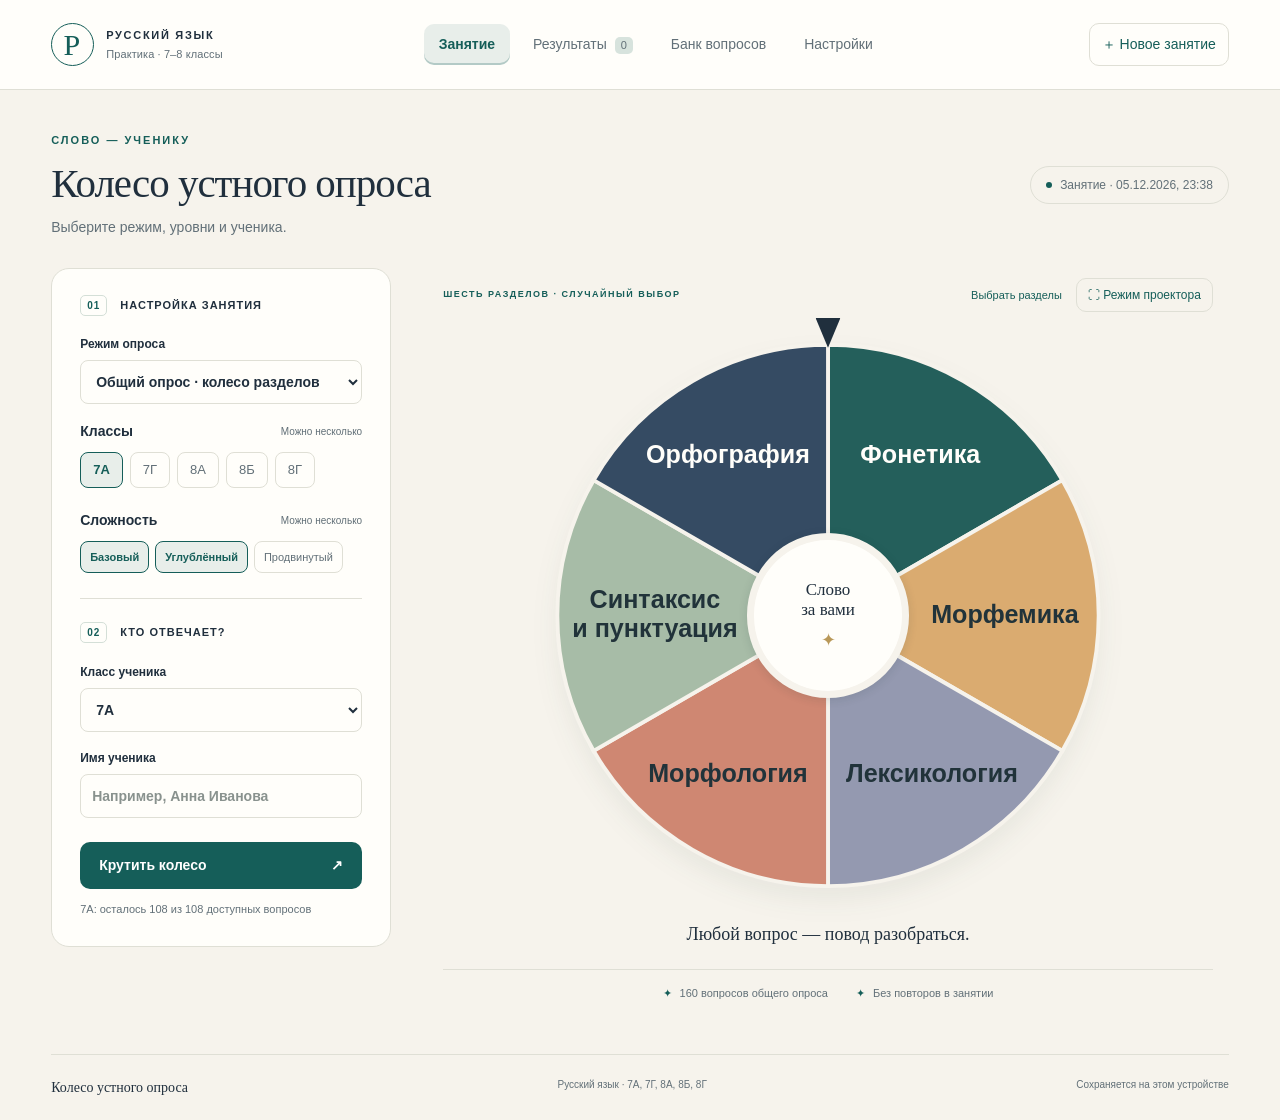
==== commit 74b92433: "Add approved thematic banks and current-topic lesson mode with teacher criteria and creative follow-" ====
--- a/index.html
+++ b/index.html
@@ -6,8 +6,8 @@
   <meta name="description" content="Колесо устного опроса по русскому языку для 7–8 классов. Вопросы, подробные разборы и результаты занятия.">
   <title>Колесо устного опроса · Русский язык</title>
   <link rel="icon" href="data:image/svg+xml,%3Csvg xmlns='http://www.w3.org/2000/svg' viewBox='0 0 64 64'%3E%3Ccircle cx='32' cy='32' r='30' fill='%23155e59'/%3E%3Ctext x='32' y='44' text-anchor='middle' fill='white' font-size='38' font-family='serif'%3EР%3C/text%3E%3C/svg%3E">
-  <link rel="stylesheet" href="styles.css?v=10">
-  <script defer src="bank.js?v=10"></script><script defer src="core.js?v=10"></script><script defer src="app.js?v=10"></script>
+  <link rel="stylesheet" href="styles.css?v=12">
+  <script defer src="bank.js?v=12"></script><script defer src="core.js?v=12"></script><script defer src="app.js?v=12"></script>
 </head>
 <body>
 <header class="topbar"><a href="#lesson" class="brand" aria-label="К занятию"><span class="brandmark">Р</span><span>РУССКИЙ ЯЗЫК<small>Практика · 7–8 классы</small></span></a><nav aria-label="Разделы"><button class="nav active" data-nav="lesson">Занятие</button><button class="nav" data-nav="results">Результаты <span id="result-count">0</span></button><button class="nav" data-nav="bank">Банк вопросов</button><button class="nav" data-nav="settings">Настройки</button></nav><button class="quiet" id="new-session">＋ Новое занятие</button></header>
@@ -15,9 +15,10 @@
 <button class="quiet projector-exit" id="projector-exit" hidden>← Обычный вид <small>Esc</small></button>
 <div id="storage-warning" class="warning" role="alert" hidden></div>
 <section id="lesson-view">
-  <div class="intro"><div><p class="eyebrow">СЛОВО — УЧЕНИКУ</p><h1>Колесо устного опроса</h1><p class="muted">Выберите ученика. Остальное решит колесо.</p></div><div class="lesson-tag"><span class="status-dot"></span><span id="session-label"></span></div></div>
+  <div class="intro"><div><p class="eyebrow">СЛОВО — УЧЕНИКУ</p><h1>Колесо устного опроса</h1><p class="muted">Выберите режим, уровни и ученика.</p></div><div class="lesson-tag"><span class="status-dot"></span><span id="session-label"></span></div></div>
   <div id="wheel-screen" class="lesson-grid">
     <aside class="panel setup"><div class="panel-label"><span>01</span> Настройка занятия</div>
+      <label class="field">Режим опроса<select id="lesson-mode"><option value="general">Общий опрос · колесо разделов</option><option value="topic">Текущая тема · случайный вопрос</option></select></label><label class="field" id="current-topic-field" hidden>Тема<select id="current-topic"></select></label>
       <fieldset><legend>Классы <small>Можно несколько</small></legend><div id="class-chips" class="chips"></div></fieldset>
       <fieldset><legend>Сложность <small>Можно несколько</small></legend><div id="level-chips" class="chips levels"></div></fieldset>
       <div class="divider"></div><div class="panel-label"><span>02</span> Кто отвечает?</div>
@@ -27,7 +28,16 @@
       <button class="primary wide" id="spin-button">Крутить колесо <span>↗</span></button>
       <p id="remaining" class="micro"></p>
     </aside>
-    <div class="wheel-area"><div class="wheel-caption"><span class="eyebrow">ШЕСТЬ РАЗДЕЛОВ · СЛУЧАЙНЫЙ ВЫБОР</span><div class="wheel-tools"><button class="text-button" id="sections-link">Выбрать разделы</button><button class="quiet projector-toggle" id="projector-toggle" aria-pressed="false" title="Увеличить колесо для показа с проектора">⛶ Режим проектора</button></div></div><div class="wheel-wrap"><div class="pointer" aria-hidden="true"></div><svg id="wheel" viewBox="0 0 600 600" aria-label="Колесо разделов русского языка" role="img"></svg><div class="wheel-center" aria-hidden="true">Слово<br><strong>за вами</strong><span>✦</span></div></div><p id="wheel-status" class="wheel-status" role="status" aria-live="polite">Любой вопрос — повод разобраться.</p><div class="wheel-foot"><span>160 вопросов с разборами</span><span>Без повторов в занятии</span></div></div>
+    <div class="wheel-area" id="wheel-display"><div class="wheel-caption"><span class="eyebrow">ШЕСТЬ РАЗДЕЛОВ · СЛУЧАЙНЫЙ ВЫБОР</span><div class="wheel-tools"><button class="text-button" id="sections-link">Выбрать разделы</button><button class="quiet projector-toggle" id="projector-toggle" aria-pressed="false" title="Увеличить колесо для показа с проектора">⛶ Режим проектора</button></div></div><div class="wheel-wrap"><div class="pointer" aria-hidden="true"></div><svg id="wheel" viewBox="0 0 600 600" aria-label="Колесо разделов русского языка" role="img"></svg><div class="wheel-center" aria-hidden="true">Слово<br><strong>за вами</strong><span>✦</span></div></div><p id="wheel-status" class="wheel-status" role="status" aria-live="polite">Любой вопрос — повод разобраться.</p><div class="wheel-foot"><span>160 вопросов общего опроса</span><span>Без повторов в занятии</span></div></div>
+    <div class="panel topic-display" id="topic-display" hidden>
+      <p class="eyebrow">ТЕКУЩАЯ ТЕМА · СЛУЧАЙНЫЙ ВОПРОС</p><div class="topic-symbol" aria-hidden="true">§</div>
+      <h2 id="current-topic-title"></h2><p id="current-topic-description" class="muted"></p>
+      <div id="current-topic-counts" class="topic-count-grid"></div>
+      <div id="current-topic-access" class="note" role="status"></div>
+      <button class="secondary" id="open-current-topic" hidden></button>
+      <p class="micro">Выберите ученика и нажмите «Выбрать вопрос». Ответ и критерии появятся после устного ответа. Повторы исключаются отдельно для каждой буквы класса.</p>
+      <button class="text-button" id="topic-settings-link">Настроить пройденные темы →</button>
+    </div>
   </div>
   <section id="question-screen" hidden></section>
   <section id="receipt-screen" hidden></section>
@@ -37,6 +47,9 @@
  <div class="intro"><div><p class="eyebrow">МАТЕРИАЛЫ УЧИТЕЛЯ</p><h1>Банк вопросов</h1><p class="muted">Найдите карточку, изучите разбор и выберите вопросы для колеса.</p></div><button class="quiet" id="bank-reset">Сбросить фильтры</button></div>
  <div class="panel bank-controls"><div class="bank-filters">
  <label class="field bank-search">Поиск<input id="bank-search" type="search" placeholder="Номер, слово или тема" autocomplete="off"></label>
+ <label class="field">Набор<select id="bank-source"><option value="">Все наборы</option><option value="general">Общий опрос · 160</option><option value="thematic">Тематические банки · 108</option></select></label>
+ <label class="field">Тема<select id="bank-topic"><option value="">Все темы</option></select></label>
+ <label class="field">Формат<select id="bank-format"><option value="">Все задания</option><option value="constrained_creation">Творческие задания</option></select></label>
  <label class="field">Раздел<select id="bank-section"></select></label>
  <label class="field">Сложность<select id="bank-level"></select></label>
  <label class="field">Класс<select id="bank-class"></select></label>
@@ -45,7 +58,7 @@
  <p id="bank-count" class="muted" role="status" aria-live="polite"></p><div id="bank-list" class="bank-list"></div>
  <div class="bank-pagination"><button class="quiet" id="bank-prev">← Назад</button><span id="bank-page"></span><button class="quiet" id="bank-next">Далее →</button></div>
 </section>
-<section id="settings-view" hidden><div class="intro"><div><p class="eyebrow">ПОД ВАШ УРОК</p><h1>Настройки тренажёра</h1><p class="muted">Сложность и изученность темы — независимые условия отбора.</p></div></div><div class="settings-grid"><div class="panel"><h2>Разделы колеса</h2><p class="muted">Оставьте все разделы или проведите тематический опрос.</p><div id="section-options" class="check-list"></div></div><div class="panel topic-panel"><h2>Что уже изучено</h2><label class="field">Класс<select id="profile-class"></select></label><p id="topic-summary" class="topic-summary" role="status" aria-live="polite"></p><p id="topic-stage" class="micro"></p><button class="quiet" id="topic-preset">Выставить текущий этап</button><div id="gate-options" class="check-list"></div><p class="micro">Настройки сохраняются отдельно для каждой буквы класса. Включение темы открывает только нужные предпосылки; выключение закрывает зависимые темы. Сложность выбирается отдельно. Уже начатый ответ можно завершить.</p></div><div class="panel data-panel"><div><h2>Данные занятия</h2><p class="muted">Имена, оценки и история сохраняются в этом браузере. Для переноса на другой компьютер или перед очисткой браузера скачайте резервную копию.</p></div><div class="data-actions"><button class="secondary" id="backup">Скачать резервную копию</button><button class="quiet" id="restore">Восстановить из копии</button><input type="file" id="import-file" accept="application/json,.json" hidden></div></div><div class="panel"><h2>Как проходит опрос</h2><ol class="help-steps"><li>Выберите классы, уровни и ученика.</li><li>Крутите колесо и выслушайте устный ответ.</li><li>Нажмите «Далее», сверьте ответ и поставьте оценку.</li></ol><p class="micro">У разделов с доступными вопросами равные шансы. Затем случайно выбираются доступный уровень и вопрос. Повторы исключаются отдельно для каждого класса в рамках занятия.</p></div><div class="panel"><h2>Ориентиры оценивания</h2><div class="rubric"><b>5</b><span>Полный ответ и верное обоснование.</span><b>4</b><span>Верный ответ с небольшими неточностями.</span><b>3</b><span>Частичный ответ, нужна помощь учителя.</span><b>2</b><span>Основное содержание не усвоено.</span></div><p class="micro">Пропуск сохраняется без оценки и не влияет на средний балл.</p></div></div></section>
+<section id="settings-view" hidden><div class="intro"><div><p class="eyebrow">ПОД ВАШ УРОК</p><h1>Настройки тренажёра</h1><p class="muted">Сложность и изученность темы — независимые условия отбора.</p></div></div><div class="settings-grid"><div class="panel"><h2>Разделы колеса</h2><p class="muted">Эти фильтры действуют в общем опросе. Для одной темы выберите режим «Текущая тема» во вкладке «Занятие».</p><div id="section-options" class="check-list"></div></div><div class="panel topic-panel"><h2>Что уже изучено</h2><label class="field">Класс<select id="profile-class"></select></label><p id="topic-summary" class="topic-summary" role="status" aria-live="polite"></p><p id="topic-stage" class="micro"></p><button class="quiet" id="topic-preset">Выставить текущий этап</button><div id="gate-options" class="check-list"></div><p class="micro">Настройки сохраняются отдельно для каждой буквы класса. Включение темы открывает только нужные предпосылки; выключение закрывает зависимые темы. Сложность выбирается отдельно. Уже начатый ответ можно завершить.</p></div><div class="panel data-panel"><div><h2>Данные занятия</h2><p class="muted">Имена, оценки и история сохраняются в этом браузере. Для переноса на другой компьютер или перед очисткой браузера скачайте резервную копию.</p></div><div class="data-actions"><button class="secondary" id="backup">Скачать резервную копию</button><button class="quiet" id="restore">Восстановить из копии</button><input type="file" id="import-file" accept="application/json,.json" hidden></div></div><div class="panel"><h2>Как проходит опрос</h2><ol class="help-steps"><li>Выберите классы, уровни и ученика.</li><li>Крутите колесо или выберите вопрос по текущей теме и выслушайте устный ответ.</li><li>Нажмите «Далее», сверьте ответ и поставьте оценку.</li></ol><p class="micro">У разделов с доступными вопросами равные шансы. Затем случайно выбираются доступный уровень и вопрос. Повторы исключаются отдельно для каждого класса в рамках занятия.</p></div><div class="panel"><h2>Ориентиры оценивания</h2><div class="rubric"><b>5</b><span>Полный ответ и верное обоснование.</span><b>4</b><span>Верный ответ с небольшими неточностями.</span><b>3</b><span>Частичный ответ, нужна помощь учителя.</span><b>2</b><span>Основное содержание не усвоено.</span></div><p class="micro">Пропуск сохраняется без оценки и не влияет на средний балл.</p></div></div></section>
 <footer><span>Колесо устного опроса</span><span>Русский язык · 7А, 7Г, 8А, 8Б, 8Г</span><span>Сохраняется на этом устройстве</span></footer>
 </main>
 <div id="toast" role="status" class="toast" hidden></div>
--- a/styles.css
+++ b/styles.css
@@ -39,3 +39,9 @@
 .topic-group{margin:12px 0;padding:14px 16px;background:#fafbf7}.topic-group summary{font-size:14px;line-height:1.5}.topic-group summary span{float:right;font-size:12px;color:var(--muted);margin-left:10px}.topic-group .check-option{border-top:1px solid #e7e8df;margin-top:8px;padding-top:12px;font-size:14px}.topic-group .check-option small{font-size:12px}.topic-summary{padding:12px 15px;border-radius:9px;background:var(--soft);font-size:14px;color:var(--teal);margin:12px 0}.topic-summary+.micro{font-size:13px}#topic-preset{margin-top:12px}
 
 .settings-grid{align-items:start}.settings-grid>.topic-panel{grid-column:1/-1;grid-row:1}.topic-panel>.field{max-width:300px}.topic-group[open]{display:grid;grid-template-columns:repeat(2,minmax(0,1fr));column-gap:28px}.topic-group>summary{grid-column:1/-1}.topic-group .check-option{min-width:0}@media(max-width:720px){.topic-group[open]{grid-template-columns:1fr}.topic-panel>.field{max-width:none}.settings-grid>.topic-panel{grid-column:auto}}
+
+.topic-group[open]{display:block}.topic-items{display:grid;grid-template-columns:repeat(2,minmax(0,1fr));column-gap:28px}@media(max-width:720px){.topic-items{grid-template-columns:1fr}}
+/* Тематический опрос и материалы для учителя */
+.topic-display{padding:clamp(26px,4vw,56px);min-height:520px;display:flex;flex-direction:column;align-items:flex-start;justify-content:center;gap:18px;border-top:4px solid var(--teal)}.topic-display h2{font-size:clamp(30px,3.4vw,48px);max-width:720px;margin:0}.topic-display p{margin:0}.topic-symbol{font:64px/1 var(--serif);color:#b78c4a}.topic-count-grid{display:grid;grid-template-columns:repeat(3,minmax(0,1fr));gap:10px;width:100%;margin:10px 0}.topic-count{padding:14px;border:1px solid var(--line);border-radius:12px;display:flex;flex-direction:column;gap:7px;min-width:0}.topic-count.is-selected{background:var(--soft);border-color:#a7bca7}.topic-count>span{font-size:12px}.topic-count strong{font:32px/1.1 var(--serif);color:var(--teal)}.topic-count small{font:11px/1.4 -apple-system,BlinkMacSystemFont,'Segoe UI',sans-serif;color:var(--muted)}.topic-count strong small{font-size:14px}.answer-checks{border-left:3px solid #b78c4a;padding:4px 0 4px 20px;margin:22px 0}.answer-checks ul{padding-left:20px;margin:10px 0}.follow-up{background:var(--soft);padding:16px 20px;border-radius:12px;margin:20px 0}.follow-up summary{font-weight:650;color:var(--teal);cursor:pointer}.follow-up details{border-top:1px solid #cbd7ce;padding-top:12px}.creative-label{font-size:11px;font-weight:700;text-transform:uppercase;letter-spacing:1px;color:var(--teal);margin:14px 0 6px}.bank-filters{grid-template-columns:repeat(auto-fit,minmax(180px,1fr))}.bank-search{grid-column:span 2}button:disabled{cursor:not-allowed}
+@media(max-width:700px){.topic-display{padding:24px;min-height:0}.topic-count-grid{gap:6px}.topic-count{padding:10px 8px}.topic-count>span{font-size:10px}.topic-count strong{font-size:27px}.topic-count small{font-size:10px}.bank-search{grid-column:1/-1}.bank-filters{grid-template-columns:repeat(2,minmax(0,1fr))}}
+@media(max-width:420px){.bank-filters{grid-template-columns:1fr}}
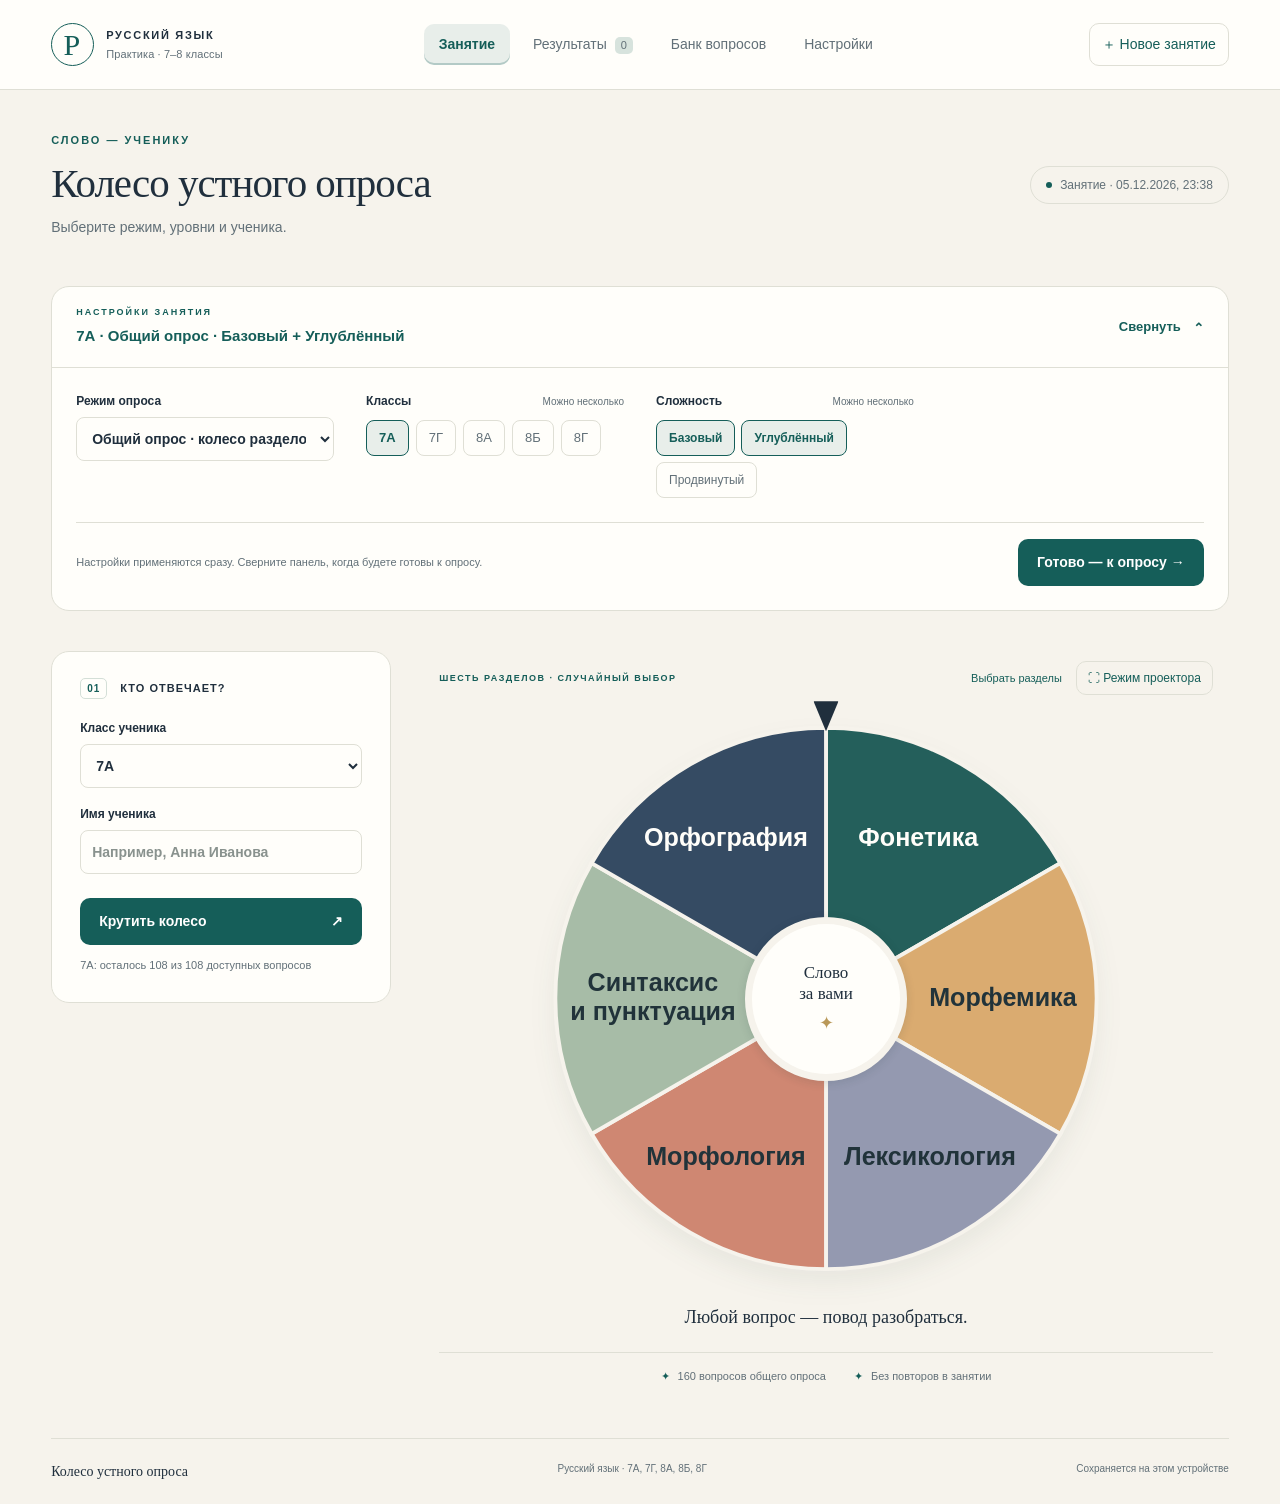
==== commit 2118d2a3: "Add collapsible lesson settings, structured question layout, and question projector mode" ====
--- a/index.html
+++ b/index.html
@@ -6,8 +6,8 @@
   <meta name="description" content="Колесо устного опроса по русскому языку для 7–8 классов. Вопросы, подробные разборы и результаты занятия.">
   <title>Колесо устного опроса · Русский язык</title>
   <link rel="icon" href="data:image/svg+xml,%3Csvg xmlns='http://www.w3.org/2000/svg' viewBox='0 0 64 64'%3E%3Ccircle cx='32' cy='32' r='30' fill='%23155e59'/%3E%3Ctext x='32' y='44' text-anchor='middle' fill='white' font-size='38' font-family='serif'%3EР%3C/text%3E%3C/svg%3E">
-  <link rel="stylesheet" href="styles.css?v=12">
-  <script defer src="bank.js?v=12"></script><script defer src="core.js?v=12"></script><script defer src="app.js?v=12"></script>
+  <link rel="stylesheet" href="styles.css?v=15">
+  <script defer src="bank.js?v=14"></script><script defer src="core.js?v=12"></script><script defer src="question-view.js?v=1"></script><script defer src="app.js?v=15"></script>
 </head>
 <body>
 <header class="topbar"><a href="#lesson" class="brand" aria-label="К занятию"><span class="brandmark">Р</span><span>РУССКИЙ ЯЗЫК<small>Практика · 7–8 классы</small></span></a><nav aria-label="Разделы"><button class="nav active" data-nav="lesson">Занятие</button><button class="nav" data-nav="results">Результаты <span id="result-count">0</span></button><button class="nav" data-nav="bank">Банк вопросов</button><button class="nav" data-nav="settings">Настройки</button></nav><button class="quiet" id="new-session">＋ Новое занятие</button></header>
@@ -17,11 +17,17 @@
 <section id="lesson-view">
   <div class="intro"><div><p class="eyebrow">СЛОВО — УЧЕНИКУ</p><h1>Колесо устного опроса</h1><p class="muted">Выберите режим, уровни и ученика.</p></div><div class="lesson-tag"><span class="status-dot"></span><span id="session-label"></span></div></div>
   <div id="wheel-screen" class="lesson-grid">
-    <aside class="panel setup"><div class="panel-label"><span>01</span> Настройка занятия</div>
+    <details class="panel lesson-settings" id="lesson-settings" open>
+      <summary><span class="settings-summary-text"><span class="eyebrow">НАСТРОЙКИ ЗАНЯТИЯ</span><strong id="lesson-settings-summary"></strong></span><span class="settings-toggle-label"><span class="when-closed">Изменить</span><span class="when-open">Свернуть</span><span aria-hidden="true">⌄</span></span></summary>
+      <div class="lesson-settings-body">
       <label class="field">Режим опроса<select id="lesson-mode"><option value="general">Общий опрос · колесо разделов</option><option value="topic">Текущая тема · случайный вопрос</option></select></label><label class="field" id="current-topic-field" hidden>Тема<select id="current-topic"></select></label>
       <fieldset><legend>Классы <small>Можно несколько</small></legend><div id="class-chips" class="chips"></div></fieldset>
       <fieldset><legend>Сложность <small>Можно несколько</small></legend><div id="level-chips" class="chips levels"></div></fieldset>
-      <div class="divider"></div><div class="panel-label"><span>02</span> Кто отвечает?</div>
+
+        <div class="settings-done-row"><p class="micro">Настройки применяются сразу. Сверните панель, когда будете готовы к опросу.</p><button class="primary" id="apply-lesson-settings">Готово — к опросу →</button></div>
+      </div>
+    </details>
+    <aside class="panel setup student-panel"><div class="panel-label"><span>01</span> Кто отвечает?</div>
       <label class="field">Класс ученика<select id="student-class"></select></label>
       <label class="field">Имя ученика<input id="student-name" maxlength="80" placeholder="Например, Анна Иванова" autocomplete="off" list="student-list"><datalist id="student-list"></datalist></label>
       <div id="resume-note" class="note" hidden></div>
@@ -30,7 +36,7 @@
     </aside>
     <div class="wheel-area" id="wheel-display"><div class="wheel-caption"><span class="eyebrow">ШЕСТЬ РАЗДЕЛОВ · СЛУЧАЙНЫЙ ВЫБОР</span><div class="wheel-tools"><button class="text-button" id="sections-link">Выбрать разделы</button><button class="quiet projector-toggle" id="projector-toggle" aria-pressed="false" title="Увеличить колесо для показа с проектора">⛶ Режим проектора</button></div></div><div class="wheel-wrap"><div class="pointer" aria-hidden="true"></div><svg id="wheel" viewBox="0 0 600 600" aria-label="Колесо разделов русского языка" role="img"></svg><div class="wheel-center" aria-hidden="true">Слово<br><strong>за вами</strong><span>✦</span></div></div><p id="wheel-status" class="wheel-status" role="status" aria-live="polite">Любой вопрос — повод разобраться.</p><div class="wheel-foot"><span>160 вопросов общего опроса</span><span>Без повторов в занятии</span></div></div>
     <div class="panel topic-display" id="topic-display" hidden>
-      <p class="eyebrow">ТЕКУЩАЯ ТЕМА · СЛУЧАЙНЫЙ ВОПРОС</p><div class="topic-symbol" aria-hidden="true">§</div>
+      <div class="topic-display-tools"><p class="eyebrow">ТЕКУЩАЯ ТЕМА · СЛУЧАЙНЫЙ ВОПРОС</p><button class="quiet" data-action="projector" aria-pressed="false">⛶ Режим проектора</button></div><div class="topic-symbol" aria-hidden="true">§</div>
       <h2 id="current-topic-title"></h2><p id="current-topic-description" class="muted"></p>
       <div id="current-topic-counts" class="topic-count-grid"></div>
       <div id="current-topic-access" class="note" role="status"></div>
--- a/styles.css
+++ b/styles.css
@@ -45,3 +45,24 @@
 .topic-display{padding:clamp(26px,4vw,56px);min-height:520px;display:flex;flex-direction:column;align-items:flex-start;justify-content:center;gap:18px;border-top:4px solid var(--teal)}.topic-display h2{font-size:clamp(30px,3.4vw,48px);max-width:720px;margin:0}.topic-display p{margin:0}.topic-symbol{font:64px/1 var(--serif);color:#b78c4a}.topic-count-grid{display:grid;grid-template-columns:repeat(3,minmax(0,1fr));gap:10px;width:100%;margin:10px 0}.topic-count{padding:14px;border:1px solid var(--line);border-radius:12px;display:flex;flex-direction:column;gap:7px;min-width:0}.topic-count.is-selected{background:var(--soft);border-color:#a7bca7}.topic-count>span{font-size:12px}.topic-count strong{font:32px/1.1 var(--serif);color:var(--teal)}.topic-count small{font:11px/1.4 -apple-system,BlinkMacSystemFont,'Segoe UI',sans-serif;color:var(--muted)}.topic-count strong small{font-size:14px}.answer-checks{border-left:3px solid #b78c4a;padding:4px 0 4px 20px;margin:22px 0}.answer-checks ul{padding-left:20px;margin:10px 0}.follow-up{background:var(--soft);padding:16px 20px;border-radius:12px;margin:20px 0}.follow-up summary{font-weight:650;color:var(--teal);cursor:pointer}.follow-up details{border-top:1px solid #cbd7ce;padding-top:12px}.creative-label{font-size:11px;font-weight:700;text-transform:uppercase;letter-spacing:1px;color:var(--teal);margin:14px 0 6px}.bank-filters{grid-template-columns:repeat(auto-fit,minmax(180px,1fr))}.bank-search{grid-column:span 2}button:disabled{cursor:not-allowed}
 @media(max-width:700px){.topic-display{padding:24px;min-height:0}.topic-count-grid{gap:6px}.topic-count{padding:10px 8px}.topic-count>span{font-size:10px}.topic-count strong{font-size:27px}.topic-count small{font-size:10px}.bank-search{grid-column:1/-1}.bank-filters{grid-template-columns:repeat(2,minmax(0,1fr))}}
 @media(max-width:420px){.bank-filters{grid-template-columns:1fr}}
+/* Компактная настройка занятия */
+.lesson-grid{row-gap:22px;column-gap:32px}.lesson-settings{grid-column:1/-1;padding:0;overflow:hidden}.lesson-settings>summary{display:flex;align-items:center;justify-content:space-between;gap:20px;padding:19px 24px;list-style:none;cursor:pointer}.lesson-settings>summary::-webkit-details-marker{display:none}.settings-summary-text{min-width:0;display:flex;flex-direction:column;gap:5px}.settings-summary-text .eyebrow{margin:0;font-size:9px}.settings-summary-text strong{font-size:15px;line-height:1.6;font-weight:600;overflow-wrap:anywhere}.settings-toggle-label{display:flex;align-items:center;gap:12px;flex-shrink:0;color:var(--teal);font-size:13px}.when-open{display:none}.lesson-settings[open] .when-open{display:inline}.lesson-settings[open] .when-closed{display:none}.lesson-settings[open]>summary{border-bottom:1px solid var(--line)}.lesson-settings[open] .settings-toggle-label>span:last-child{transform:rotate(180deg)}.lesson-settings-body{display:grid;grid-template-columns:repeat(2,minmax(0,1fr));gap:24px 32px;padding:24px}.lesson-settings-body .field,.lesson-settings-body fieldset{margin:0}.lesson-settings-body legend{font-size:12px}.lesson-settings-body .levels .chip span{font-size:12px;padding:8px 12px}.settings-done-row{grid-column:1/-1;display:flex;justify-content:space-between;align-items:center;gap:24px;padding-top:16px;border-top:1px solid var(--line)}.settings-done-row .micro{margin:0}.settings-done-row button{flex-shrink:0}.student-panel{position:sticky;top:20px;align-self:start}.topic-display-tools{width:100%;display:flex;justify-content:space-between;align-items:center;gap:14px;flex-wrap:wrap}.topic-display-tools .quiet{font-size:12px;white-space:nowrap}
+/* Условия и примеры */
+.question-content{line-height:1.65}.question-paragraph+.question-paragraph{margin-top:16px}.question-lead{font-weight:450}.question-content strong{font-weight:720}.question-example{margin:16px 0;padding:18px 22px;border-left:4px solid #b58b4d;background:#f3f1e9;border-radius:0 12px 12px 0;font-weight:500;line-height:1.65;overflow-wrap:anywhere}.requirements-label{font:700 11px/1.4 -apple-system,BlinkMacSystemFont,'Segoe UI',sans-serif;text-transform:uppercase;letter-spacing:1.3px;color:var(--teal);margin:26px 0 14px}.question-requirements{padding-left:1.55em;margin:0;display:grid;gap:14px}.question-requirements>li{padding-left:.25em}.question-requirements>li::marker{color:var(--teal);font-weight:700}.question-requirements .question-example{margin:12px 0}.bank-question .requirements-label{font-size:10px;margin-top:18px}.bank-question .question-requirements{gap:10px}.bank-question .question-example{padding:12px 16px;margin:12px 0}.question-projector-toggle{margin-left:auto;white-space:nowrap}.question-text{font-size:clamp(22px,2vw,29px)}
+/* Проектор для карточки доступен независимо от режима опроса */
+body.projector-mode[data-lesson-screen="question"] .topbar,body.projector-mode[data-lesson-screen="question"] .intro,body.projector-mode[data-lesson-screen="question"] footer,body.projector-mode[data-lesson-screen="question"] .back-row{display:none}
+body.projector-mode[data-lesson-screen="question"] main{max-width:none;padding:68px clamp(18px,4vw,72px) 32px}
+body.projector-mode[data-lesson-screen="question"] .question-panel{max-width:1440px;margin:0 auto;padding:clamp(24px,4vw,52px);box-shadow:none}
+body.projector-mode[data-lesson-screen="question"] .question-text{font-size:clamp(26px,2.7vw,42px);line-height:1.6;margin-bottom:28px}
+body.projector-mode[data-lesson-screen="question"] .question-example{padding:20px 28px;background:#f0eee4;border-left-width:5px}
+body.projector-mode[data-lesson-screen="question"] .requirements-label{font-size:13px}
+body.projector-mode[data-lesson-screen="question"] .short-answer{font-size:clamp(25px,2.4vw,36px);line-height:1.6}
+body.projector-mode[data-lesson-screen="question"] .answer-checks{font-size:20px}
+body.projector-mode .projector-exit{min-height:42px;background:var(--white);z-index:50}
+@media(min-width:1200px){.lesson-settings-body{grid-template-columns:repeat(4,minmax(0,1fr))}}
+@media(max-width:900px){.student-panel{position:static}.lesson-settings-body{gap:22px}.lesson-settings>summary{padding:16px 20px}.settings-summary-text strong{font-size:14px}.question-projector-toggle{margin-left:0}.projector-exit{right:14px}}
+@media(max-width:560px){.lesson-settings-body{grid-template-columns:1fr;padding:20px}.lesson-settings>summary{gap:12px;padding:15px 18px}.settings-toggle-label{font-size:12px;gap:6px}.settings-summary-text strong{font-size:13px}.settings-done-row{flex-direction:column;align-items:stretch;gap:14px}.settings-done-row button{width:100%}.question-text{font-size:22px}.question-example{padding:14px 16px}.question-requirements{gap:14px}.topic-display-tools{align-items:flex-start}.projector-exit{top:10px;right:12px}.question-projector-toggle{font-size:12px}body.projector-mode[data-lesson-screen="question"] .question-panel{padding:22px 18px}body.projector-mode[data-lesson-screen="question"] main{padding:66px 10px 20px}body.projector-mode[data-lesson-screen="question"] .question-example{padding:16px}}
+
+.question-content{font-family:-apple-system,BlinkMacSystemFont,'Segoe UI',sans-serif}.question-example{font-family:var(--serif)}
+body.projector-mode[data-lesson-screen="question"] .question-panel.question-long .question-text{font-size:clamp(26px,2vw,32px);line-height:1.55}
+@media(min-width:901px){body.projector-mode[data-lesson-screen="question"] .question-panel.question-long{padding:30px 36px}}
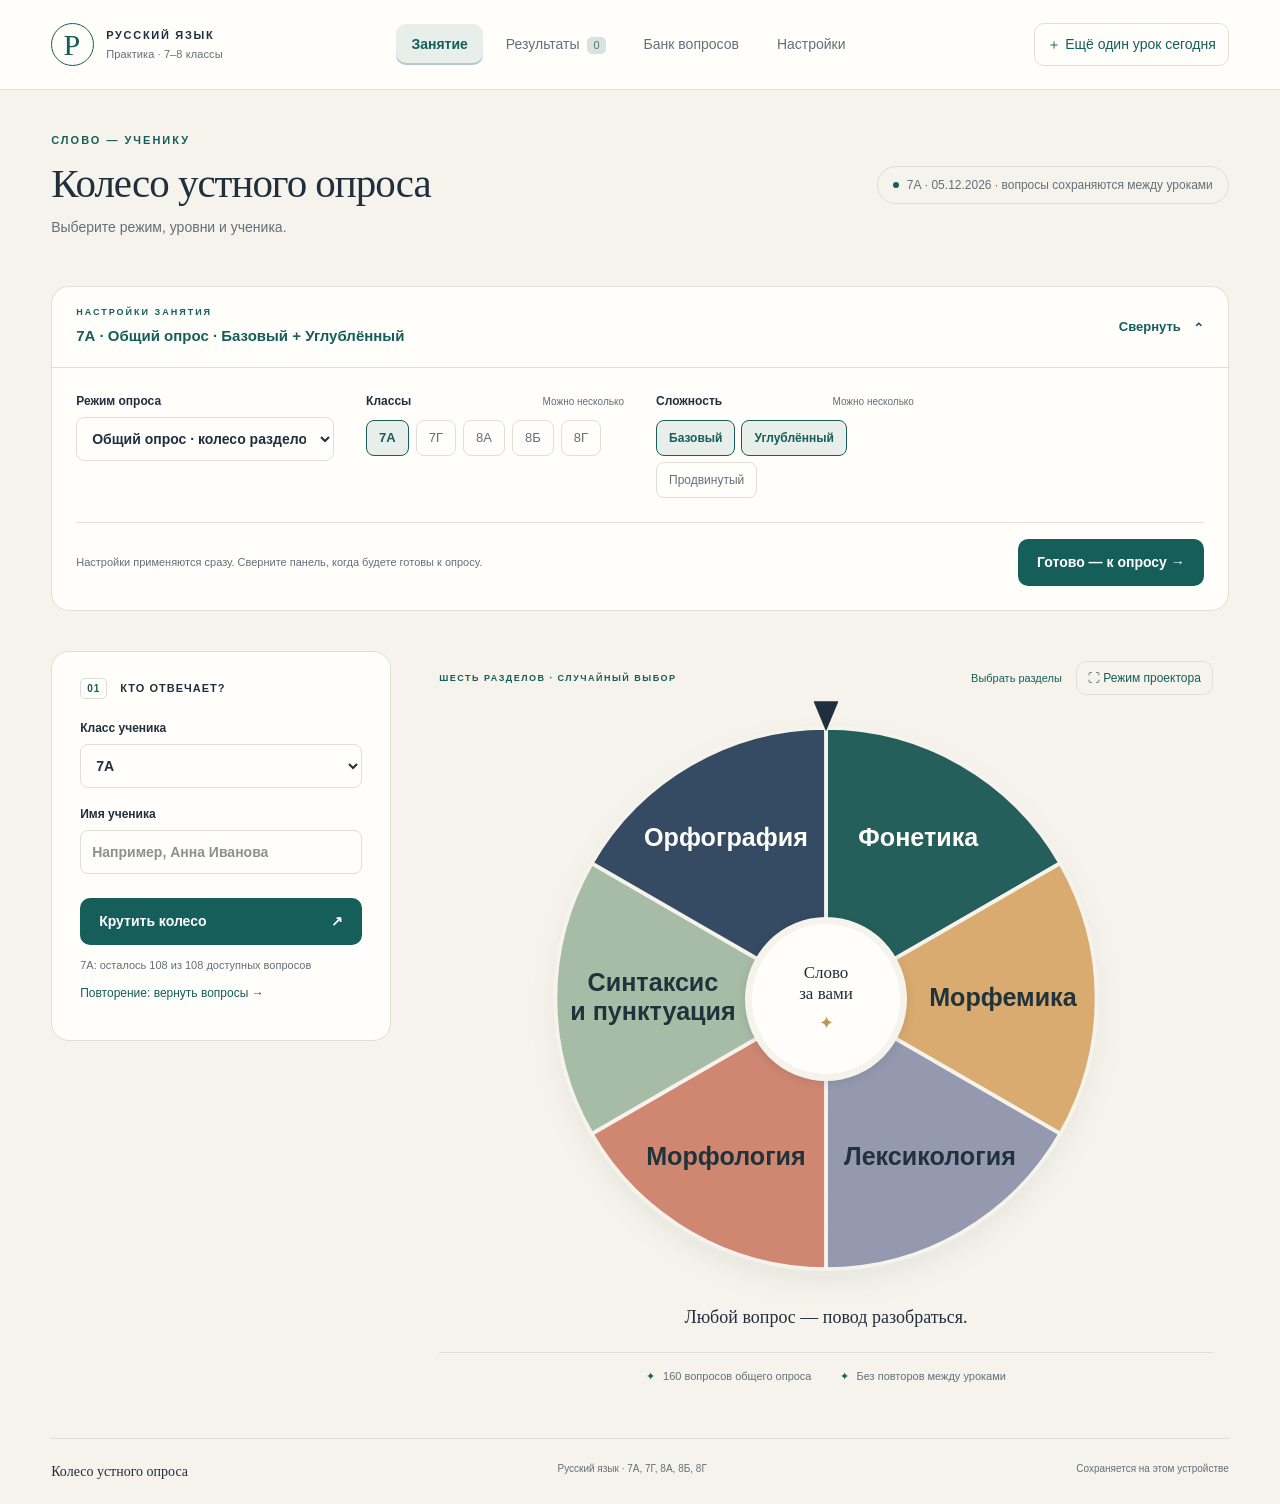
==== commit f6aa4a3b: "Separate daily lesson records from persistent per-class question exclusions" ====
--- a/index.html
+++ b/index.html
@@ -6,11 +6,11 @@
   <meta name="description" content="Колесо устного опроса по русскому языку для 7–8 классов. Вопросы, подробные разборы и результаты занятия.">
   <title>Колесо устного опроса · Русский язык</title>
   <link rel="icon" href="data:image/svg+xml,%3Csvg xmlns='http://www.w3.org/2000/svg' viewBox='0 0 64 64'%3E%3Ccircle cx='32' cy='32' r='30' fill='%23155e59'/%3E%3Ctext x='32' y='44' text-anchor='middle' fill='white' font-size='38' font-family='serif'%3EР%3C/text%3E%3C/svg%3E">
-  <link rel="stylesheet" href="styles.css?v=15">
-  <script defer src="bank.js?v=14"></script><script defer src="core.js?v=12"></script><script defer src="question-view.js?v=1"></script><script defer src="app.js?v=15"></script>
+  <link rel="stylesheet" href="styles.css?v=16">
+  <script defer src="bank.js?v=14"></script><script defer src="core.js?v=16"></script><script defer src="question-view.js?v=1"></script><script defer src="app.js?v=16"></script>
 </head>
 <body>
-<header class="topbar"><a href="#lesson" class="brand" aria-label="К занятию"><span class="brandmark">Р</span><span>РУССКИЙ ЯЗЫК<small>Практика · 7–8 классы</small></span></a><nav aria-label="Разделы"><button class="nav active" data-nav="lesson">Занятие</button><button class="nav" data-nav="results">Результаты <span id="result-count">0</span></button><button class="nav" data-nav="bank">Банк вопросов</button><button class="nav" data-nav="settings">Настройки</button></nav><button class="quiet" id="new-session">＋ Новое занятие</button></header>
+<header class="topbar"><a href="#lesson" class="brand" aria-label="К занятию"><span class="brandmark">Р</span><span>РУССКИЙ ЯЗЫК<small>Практика · 7–8 классы</small></span></a><nav aria-label="Разделы"><button class="nav active" data-nav="lesson">Занятие</button><button class="nav" data-nav="results">Результаты <span id="result-count">0</span></button><button class="nav" data-nav="bank">Банк вопросов</button><button class="nav" data-nav="settings">Настройки</button></nav><button class="quiet" id="new-session">＋ Ещё один урок сегодня</button></header>
 <main>
 <button class="quiet projector-exit" id="projector-exit" hidden>← Обычный вид <small>Esc</small></button>
 <div id="storage-warning" class="warning" role="alert" hidden></div>
@@ -32,23 +32,23 @@
       <label class="field">Имя ученика<input id="student-name" maxlength="80" placeholder="Например, Анна Иванова" autocomplete="off" list="student-list"><datalist id="student-list"></datalist></label>
       <div id="resume-note" class="note" hidden></div>
       <button class="primary wide" id="spin-button">Крутить колесо <span>↗</span></button>
-      <p id="remaining" class="micro"></p>
+      <p id="remaining" class="micro"></p><button class="text-button" id="repeat-link">Повторение: вернуть вопросы →</button>
     </aside>
-    <div class="wheel-area" id="wheel-display"><div class="wheel-caption"><span class="eyebrow">ШЕСТЬ РАЗДЕЛОВ · СЛУЧАЙНЫЙ ВЫБОР</span><div class="wheel-tools"><button class="text-button" id="sections-link">Выбрать разделы</button><button class="quiet projector-toggle" id="projector-toggle" aria-pressed="false" title="Увеличить колесо для показа с проектора">⛶ Режим проектора</button></div></div><div class="wheel-wrap"><div class="pointer" aria-hidden="true"></div><svg id="wheel" viewBox="0 0 600 600" aria-label="Колесо разделов русского языка" role="img"></svg><div class="wheel-center" aria-hidden="true">Слово<br><strong>за вами</strong><span>✦</span></div></div><p id="wheel-status" class="wheel-status" role="status" aria-live="polite">Любой вопрос — повод разобраться.</p><div class="wheel-foot"><span>160 вопросов общего опроса</span><span>Без повторов в занятии</span></div></div>
+    <div class="wheel-area" id="wheel-display"><div class="wheel-caption"><span class="eyebrow">ШЕСТЬ РАЗДЕЛОВ · СЛУЧАЙНЫЙ ВЫБОР</span><div class="wheel-tools"><button class="text-button" id="sections-link">Выбрать разделы</button><button class="quiet projector-toggle" id="projector-toggle" aria-pressed="false" title="Увеличить колесо для показа с проектора">⛶ Режим проектора</button></div></div><div class="wheel-wrap"><div class="pointer" aria-hidden="true"></div><svg id="wheel" viewBox="0 0 600 600" aria-label="Колесо разделов русского языка" role="img"></svg><div class="wheel-center" aria-hidden="true">Слово<br><strong>за вами</strong><span>✦</span></div></div><p id="wheel-status" class="wheel-status" role="status" aria-live="polite">Любой вопрос — повод разобраться.</p><div class="wheel-foot"><span>160 вопросов общего опроса</span><span>Без повторов между уроками</span></div></div>
     <div class="panel topic-display" id="topic-display" hidden>
       <div class="topic-display-tools"><p class="eyebrow">ТЕКУЩАЯ ТЕМА · СЛУЧАЙНЫЙ ВОПРОС</p><button class="quiet" data-action="projector" aria-pressed="false">⛶ Режим проектора</button></div><div class="topic-symbol" aria-hidden="true">§</div>
       <h2 id="current-topic-title"></h2><p id="current-topic-description" class="muted"></p>
       <div id="current-topic-counts" class="topic-count-grid"></div>
       <div id="current-topic-access" class="note" role="status"></div>
       <button class="secondary" id="open-current-topic" hidden></button>
-      <p class="micro">Выберите ученика и нажмите «Выбрать вопрос». Ответ и критерии появятся после устного ответа. Повторы исключаются отдельно для каждой буквы класса.</p>
+      <p class="micro">Выберите ученика и нажмите «Выбрать вопрос». Ответ и критерии появятся после устного ответа. Вопросы не повторяются между уроками каждой буквы класса.</p>
       <button class="text-button" id="topic-settings-link">Настроить пройденные темы →</button>
     </div>
   </div>
   <section id="question-screen" hidden></section>
   <section id="receipt-screen" hidden></section>
 </section>
-<section id="results-view" hidden><div class="intro"><div><p class="eyebrow">ОТВЕТЫ И ПРОГРЕСС</p><h1>Результаты занятия</h1><p class="muted">Каждый ответ сохранён отдельно. Итоговую оценку выбирает учитель.</p></div><button class="primary" id="export-excel">Скачать Excel ↓</button></div><div class="panel results-panel"><div class="results-toolbar"><label class="field">Занятие<select id="history-session"></select></label><label class="field">Класс<select id="result-class"><option value="">Все классы</option></select></label><label class="field" id="result-sort-field">Порядок ответов<select id="result-sort"><option value="class">По классу: 7А → 8Г</option><option value="time">По времени: сначала новые</option></select></label><div class="segmented"><button data-mode="answers" class="active">Все ответы</button><button data-mode="students">По ученикам</button></div></div><div id="results-stats" class="stats"></div><div id="result-table" class="table-scroll"></div></div></section>
+<section id="results-view" hidden><div class="intro"><div><p class="eyebrow">ОТВЕТЫ И ПРОГРЕСС</p><h1>Результаты уроков</h1><p class="muted">Все оценки сохраняются отдельно. Выберите класс и даты для переноса в журнал.</p></div><button class="primary" id="export-excel">Скачать Excel ↓</button></div><div class="panel results-panel"><div class="results-toolbar"><label class="field">Период<select id="results-period"><option value="today">Сегодня</option><option value="week">Эта неделя</option><option value="all">Вся история</option><option value="custom">Выбранные даты</option></select></label><label class="field">С даты<input id="results-from" type="date"></label><label class="field">По дату<input id="results-to" type="date"></label><label class="field">Урок<select id="history-session"></select></label><label class="field">Класс<select id="result-class"><option value="">Все классы</option></select></label><label class="field" id="result-sort-field">Порядок ответов<select id="result-sort"><option value="class">По классу: 7А → 8Г</option><option value="time">По времени: сначала новые</option></select></label><div class="segmented"><button data-mode="answers" class="active">Все ответы</button><button data-mode="students">По ученикам</button><button data-mode="journal">Для журнала</button></div></div><div id="results-stats" class="stats"></div><div id="result-table" class="table-scroll"></div></div></section>
 <section id="bank-view" hidden>
  <div class="intro"><div><p class="eyebrow">МАТЕРИАЛЫ УЧИТЕЛЯ</p><h1>Банк вопросов</h1><p class="muted">Найдите карточку, изучите разбор и выберите вопросы для колеса.</p></div><button class="quiet" id="bank-reset">Сбросить фильтры</button></div>
  <div class="panel bank-controls"><div class="bank-filters">
@@ -64,11 +64,11 @@
  <p id="bank-count" class="muted" role="status" aria-live="polite"></p><div id="bank-list" class="bank-list"></div>
  <div class="bank-pagination"><button class="quiet" id="bank-prev">← Назад</button><span id="bank-page"></span><button class="quiet" id="bank-next">Далее →</button></div>
 </section>
-<section id="settings-view" hidden><div class="intro"><div><p class="eyebrow">ПОД ВАШ УРОК</p><h1>Настройки тренажёра</h1><p class="muted">Сложность и изученность темы — независимые условия отбора.</p></div></div><div class="settings-grid"><div class="panel"><h2>Разделы колеса</h2><p class="muted">Эти фильтры действуют в общем опросе. Для одной темы выберите режим «Текущая тема» во вкладке «Занятие».</p><div id="section-options" class="check-list"></div></div><div class="panel topic-panel"><h2>Что уже изучено</h2><label class="field">Класс<select id="profile-class"></select></label><p id="topic-summary" class="topic-summary" role="status" aria-live="polite"></p><p id="topic-stage" class="micro"></p><button class="quiet" id="topic-preset">Выставить текущий этап</button><div id="gate-options" class="check-list"></div><p class="micro">Настройки сохраняются отдельно для каждой буквы класса. Включение темы открывает только нужные предпосылки; выключение закрывает зависимые темы. Сложность выбирается отдельно. Уже начатый ответ можно завершить.</p></div><div class="panel data-panel"><div><h2>Данные занятия</h2><p class="muted">Имена, оценки и история сохраняются в этом браузере. Для переноса на другой компьютер или перед очисткой браузера скачайте резервную копию.</p></div><div class="data-actions"><button class="secondary" id="backup">Скачать резервную копию</button><button class="quiet" id="restore">Восстановить из копии</button><input type="file" id="import-file" accept="application/json,.json" hidden></div></div><div class="panel"><h2>Как проходит опрос</h2><ol class="help-steps"><li>Выберите классы, уровни и ученика.</li><li>Крутите колесо или выберите вопрос по текущей теме и выслушайте устный ответ.</li><li>Нажмите «Далее», сверьте ответ и поставьте оценку.</li></ol><p class="micro">У разделов с доступными вопросами равные шансы. Затем случайно выбираются доступный уровень и вопрос. Повторы исключаются отдельно для каждого класса в рамках занятия.</p></div><div class="panel"><h2>Ориентиры оценивания</h2><div class="rubric"><b>5</b><span>Полный ответ и верное обоснование.</span><b>4</b><span>Верный ответ с небольшими неточностями.</span><b>3</b><span>Частичный ответ, нужна помощь учителя.</span><b>2</b><span>Основное содержание не усвоено.</span></div><p class="micro">Пропуск сохраняется без оценки и не влияет на средний балл.</p></div></div></section>
+<section id="settings-view" hidden><div class="intro"><div><p class="eyebrow">ПОД ВАШ УРОК</p><h1>Настройки тренажёра</h1><p class="muted">Сложность и изученность темы — независимые условия отбора.</p></div></div><div class="settings-grid"><div class="panel"><h2>Повторение</h2><p class="muted">Новый урок не возвращает вопросы в колесо. Верните их отдельно, когда будете готовы к повторению.</p><label class="field">Класс для повторения<select id="repeat-class"></select></label><label class="field">Какие вопросы вернуть<select id="repeat-scope"><option value="all">Все вопросы класса</option><option value="general">Общий опрос</option><option value="participle_phrase">Причастный оборот · оба режима</option><option value="subject">Подлежащее · оба режима</option></select></label><p id="repeat-count" class="micro" role="status"></p><button class="secondary" id="repeat-reset">Вернуть заданные вопросы</button></div><div class="panel"><h2>Разделы колеса</h2><p class="muted">Эти фильтры действуют в общем опросе. Для одной темы выберите режим «Текущая тема» во вкладке «Занятие».</p><div id="section-options" class="check-list"></div></div><div class="panel topic-panel"><h2>Что уже изучено</h2><label class="field">Класс<select id="profile-class"></select></label><p id="topic-summary" class="topic-summary" role="status" aria-live="polite"></p><p id="topic-stage" class="micro"></p><button class="quiet" id="topic-preset">Выставить текущий этап</button><div id="gate-options" class="check-list"></div><p class="micro">Настройки сохраняются отдельно для каждой буквы класса. Включение темы открывает только нужные предпосылки; выключение закрывает зависимые темы. Сложность выбирается отдельно. Уже начатый ответ можно завершить.</p></div><div class="panel data-panel"><div><h2>Данные занятия</h2><p class="muted">Имена, оценки и история сохраняются в этом браузере. Для переноса на другой компьютер или перед очисткой браузера скачайте резервную копию.</p></div><div class="data-actions"><button class="secondary" id="backup">Скачать резервную копию</button><button class="quiet" id="restore">Восстановить из копии</button><input type="file" id="import-file" accept="application/json,.json" hidden></div></div><div class="panel"><h2>Как проходит опрос</h2><ol class="help-steps"><li>Выберите классы, уровни и ученика.</li><li>Крутите колесо или выберите вопрос по текущей теме и выслушайте устный ответ.</li><li>Нажмите «Далее», сверьте ответ и поставьте оценку.</li></ol><p class="micro">У разделов с доступными вопросами равные шансы. Затем случайно выбираются доступный уровень и вопрос. Заданные вопросы сохраняются между уроками отдельно для каждого класса. Возврат выполняется в разделе «Повторение».</p></div><div class="panel"><h2>Ориентиры оценивания</h2><div class="rubric"><b>5</b><span>Полный ответ и верное обоснование.</span><b>4</b><span>Верный ответ с небольшими неточностями.</span><b>3</b><span>Частичный ответ, нужна помощь учителя.</span><b>2</b><span>Основное содержание не усвоено.</span></div><p class="micro">Пропуск сохраняется без оценки и не влияет на средний балл.</p></div></div></section>
 <footer><span>Колесо устного опроса</span><span>Русский язык · 7А, 7Г, 8А, 8Б, 8Г</span><span>Сохраняется на этом устройстве</span></footer>
 </main>
 <div id="toast" role="status" class="toast" hidden></div>
 <dialog id="edit-dialog"><form id="edit-form"><h2>Исправить запись</h2><p class="muted">Укажите ученика, который отвечал на этот вопрос.</p><label class="field">Имя ученика<input id="edit-name" required maxlength="80"></label><label class="field">Класс<select id="edit-class"></select></label><label class="field">Оценка<select id="edit-score"><option value="">Без оценки</option><option>2</option><option>3</option><option>4</option><option>5</option></select></label><div class="actions"><button type="button" class="quiet" id="cancel-edit">Отмена</button><button type="submit" class="primary">Сохранить</button></div></form></dialog>
-<dialog id="delete-dialog" aria-labelledby="delete-title"><h2 id="delete-title">Удалить запись ответа?</h2><p id="delete-target" class="delete-target"></p><p class="muted">Оценка будет убрана из результатов и среднего балла. Вопрос останется в списке заданных до конца занятия.</p><div class="actions"><button type="button" class="quiet" id="cancel-delete" autofocus>Отмена</button><button type="button" class="danger" id="confirm-delete">Удалить запись</button></div></dialog>
+<dialog id="delete-dialog" aria-labelledby="delete-title"><h2 id="delete-title">Удалить запись ответа?</h2><p id="delete-target" class="delete-target"></p><p class="muted">Оценка будет убрана из результатов и среднего балла. Вопрос останется в списке заданных до явного возврата в разделе «Повторение».</p><div class="actions"><button type="button" class="quiet" id="cancel-delete" autofocus>Отмена</button><button type="button" class="danger" id="confirm-delete">Удалить запись</button></div></dialog>
 <noscript>Для работы колеса включите JavaScript в браузере.</noscript>
 </body></html>
--- a/styles.css
+++ b/styles.css
@@ -66,3 +66,4 @@
 .question-content{font-family:-apple-system,BlinkMacSystemFont,'Segoe UI',sans-serif}.question-example{font-family:var(--serif)}
 body.projector-mode[data-lesson-screen="question"] .question-panel.question-long .question-text{font-size:clamp(26px,2vw,32px);line-height:1.55}
 @media(min-width:901px){body.projector-mode[data-lesson-screen="question"] .question-panel.question-long{padding:30px 36px}}
+.results-toolbar{display:flex;flex-wrap:wrap;align-items:end;gap:16px}.results-toolbar>.field{flex:1 1 170px;min-width:140px}.results-toolbar>.segmented{flex-wrap:wrap;align-self:end;margin-bottom:17px}.results-toolbar .segmented button{white-space:nowrap}.journal-grades{font-size:21px;color:var(--teal);font-weight:650;font-variant-numeric:tabular-nums}#repeat-link{padding-left:0;font-size:12px}#repeat-count{margin:12px 0 20px}
